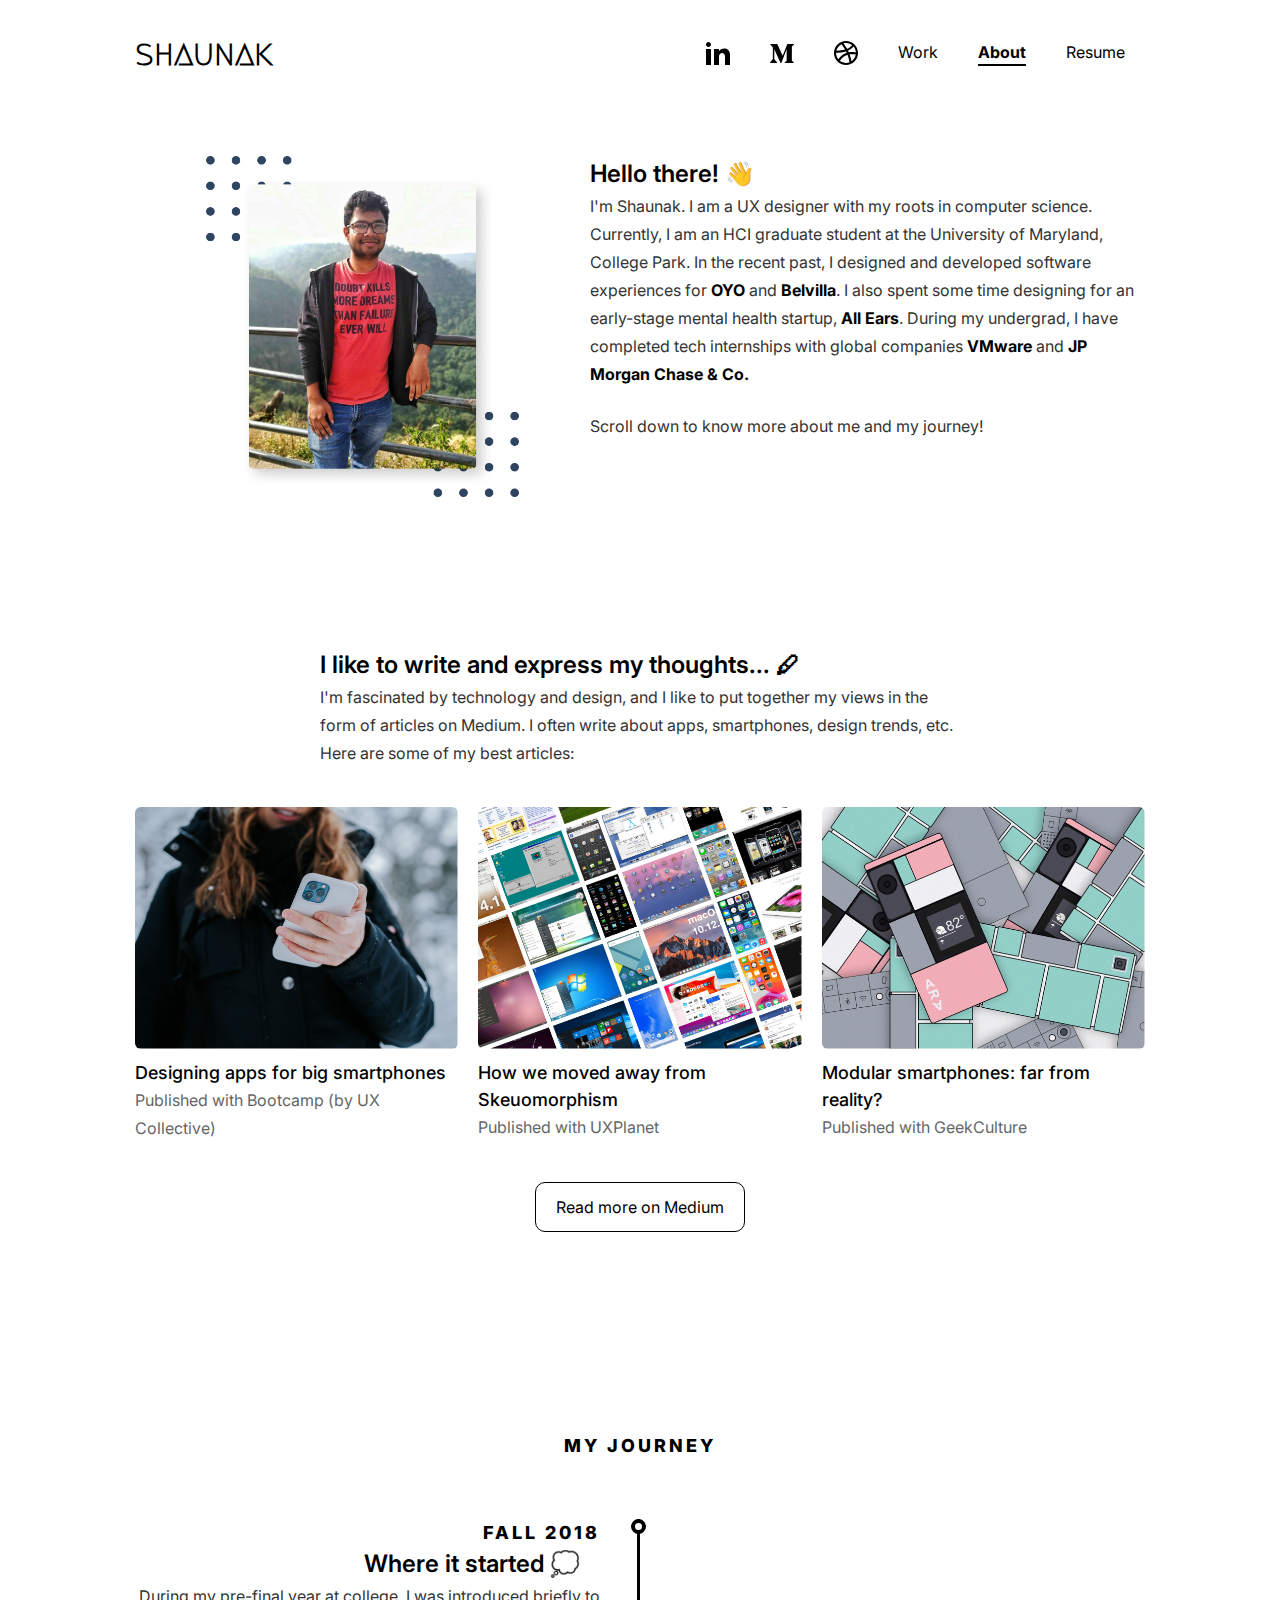
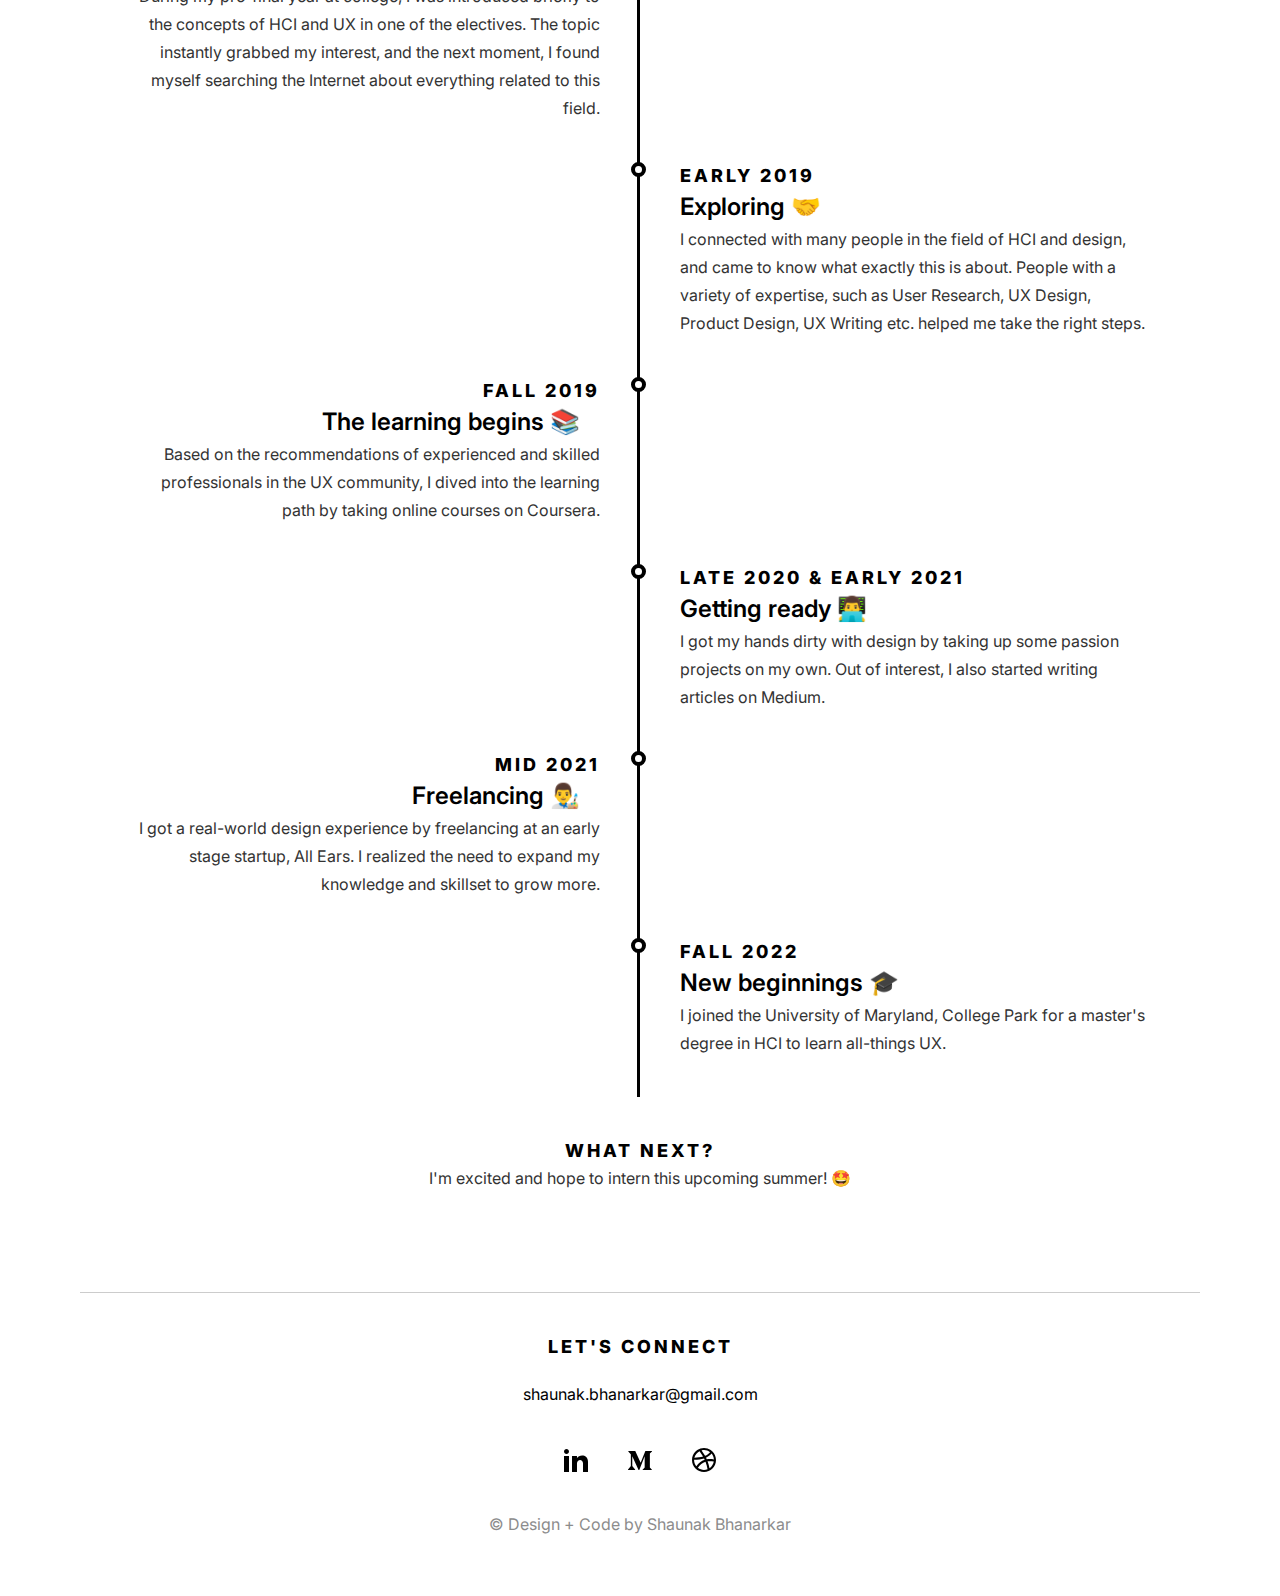
==== about.html @ 98e3d6e4 "basic content update" ====
<html lang="en">
<head>
    <meta charset="UTF-8">
    <meta content="width=device-width, initial-scale=1" name="viewport" />

    <link rel="stylesheet" href="https://maxcdn.bootstrapcdn.com/bootstrap/4.5.2/css/bootstrap.min.css">

    <!--    styling-->
    <link rel="stylesheet" href="basic.css">
    <link rel="stylesheet" href="about.css">
    <link rel="stylesheet" href="project.css">

    <!--    font-->
    <link rel="preconnect" href="https://fonts.googleapis.com">
    <link rel="preconnect" href="https://fonts.gstatic.com" crossorigin>
    <link href="https://fonts.googleapis.com/css2?family=Inter:wght@100;200;300;400;500;600;700;800;900&display=swap" rel="stylesheet">
    <link href="https://fonts.googleapis.com/css2?family=Megrim&display=swap" rel="stylesheet">

    <!-- Global site tag (gtag.js) - Google Analytics -->
    <script async src="https://www.googletagmanager.com/gtag/js?id=G-PS2H28YX2R"></script>
    <script>
        window.dataLayer = window.dataLayer || [];
        function gtag(){dataLayer.push(arguments);}
        gtag('js', new Date());

        gtag('config', 'G-PS2H28YX2R');
    </script>

    <title>Shaunak's Portfolio - About</title>
</head>



<body>


    <section class="header">
        <div class="container">
            <div class="header-container">
                <a href="/">
                    <div class="logo">shaunak</div>
                </a>
                <div class="header-config">
                    <div class="social-links-container social-links-config">
                        <a class="social-link" href="https://www.linkedin.com/in/shaunakbhanarkar/" target="_blank">
                            <img src="images/linkedin-icon.svg">
                        </a>
                        <a class="social-link" href="https://medium.com/@shaunakbhanarkar" target="_blank">
                            <img src="images/medium-icon.svg">
                        </a>
                        <a class="social-link" href="https://dribbble.com/shaunakbhanarkar" target="_blank">
                            <img src="images/dribbble-icon.svg">
                        </a>
                    </div>
                <div class="navigation">
                    <a href="/"><div class="navigation-item">Work</div></a>
                    <a href="/about"><div class="navigation-item-selected">About</div></a>
                    <a href="resume_shaunak_bhanarkar.pdf" target="_blank"><div class="navigation-item">Resume</div></a>
                </div>
                </div>
            </div>
        </div>
    </section>


    <section class="about-hero-section">
        <div class="container about-config">
            <img src="images/about-me-image-1600.png"
                 srcset="
                             images/about-me-image-640.png 640w,
                             images/about-me-image-800.png 800w,
                             images/about-me-image-1200.png 1200w,
                             images/about-me-image-1600.png 1600w,
                             images/about-me-image-2400.png 2400w"
                 sizes="100vw"
                 class="about-hero-image" >
            <div>
                <div class="content-section-heading">Hello there! &#x1F44B</div>
                <div class="content-section-text">
                    I'm Shaunak. I am a UX designer with my roots in computer science. Currently, I am an HCI graduate student at the University of Maryland, College Park.
                    In the recent past, I designed and developed software experiences for <a href="https://www.oyorooms.com/about/" target="_blank" ><b>OYO</b></a> and <a href="https://www.belvilla.com/" target="_blank"><b>Belvilla</b></a>.
                    I also spent some time designing for an early-stage mental health startup, <a href="https://allears.space/" target="_blank"><b>All Ears</b></a>.
                    During my undergrad, I have completed tech internships with global companies <a href="https://www.vmware.com/" target="_blank" ><b>VMware</b></a> and <a href="https://www.jpmorganchase.com/" target="_blank" ><b>JP Morgan Chase & Co.</b></a></div>
                <br>
                <div class="content-section-text">Scroll down to know more about me and my journey!</div>
            </div>
        </div>
    </section>


    <section class="content-section ">
        <div class="readable-container">
            <div class="content-section-heading">I like to write and express my thoughts... &#x1F58A</div>
            <div class="content-section-text">I'm fascinated by technology and design, and I like to put together my views in the form of articles on Medium. I often write about apps, smartphones, design trends, etc. Here are some of my best articles:</div>
        </div>
        <div class="container">
            <div class="articles-container">
                    <div class="article-display article-left">
                        <a href="https://bootcamp.uxdesign.cc/designing-apps-for-big-smartphones-2bc101243954" target="_blank">
                        <img src="images/designing-apps-for-big-smartphones-640.jpg" class="food-image">
                        <div class="article-title">Designing apps for big smartphones</div>
                        <div class="content-section-text" style="color: var(--grey-40)">Published with Bootcamp (by UX Collective)</div>
                        </a>
                    </div>
                    <div class="article-display">
                        <a href="https://uxplanet.org/how-we-moved-away-from-skeuomorphism-34ff223f5318" target="_blank">
                        <img src="images/how-we-moved-away-from-skeumorphism-640.jpg" class="food-image">
                        <div class="article-title">How we moved away from Skeuomorphism</div>
                        <div class="content-section-text" style="color: var(--grey-40)">Published with UXPlanet</div>
                        </a>
                    </div>
                    <div class="article-display article-right">
                        <a href="https://medium.com/geekculture/modular-smartphones-far-from-reality-2f8b5dd4263f" target="_blank">
                        <img src="images/modular-smartphones-640.jpg" class="food-image">
                        <div class="article-title">Modular smartphones: far from reality?</div>
                        <div class="content-section-text" style="color: var(--grey-40)">Published with GeekCulture</div>
                        </a>
                    </div>
            </div>
            <div class="read-more-container">
                <a href="https://medium.com/@shaunakbhanarkar" target="_blank" class="read-more-button">Read more on Medium</a>
            </div>

        </div>
    </section>

    <section class="content-section">
        <div class="container">
            <div class="content-section-small-heading my-journey-heading">My journey</div>
            <div class="timeline">
                <div class="timeline-container timeline-container-left">
                    <div class="content-section-small-heading">Fall 2018</div>
                    <div class="content-section-heading">Where it started &#x1F4AD</div>
                    <div class="content-section-text">During my pre-final year at college, I was introduced briefly to the concepts of HCI and UX in one of the electives. The topic instantly grabbed my interest, and the next moment, I found myself searching the Internet about everything related to this field.</div>
                </div>
                <div class="timeline-container timeline-container-right">
                    <div class="content-section-small-heading">Early 2019</div>
                    <div class="content-section-heading">Exploring &#x1F91D</div>
                    <div class="content-section-text">I connected with many people in the field of HCI and design, and came to know what exactly this is about. People with a variety of expertise, such as User Research, UX Design, Product Design, UX Writing etc. helped me take the right steps.</div>
                </div>
                <div class="timeline-container timeline-container-left">
                    <div class="content-section-small-heading">Fall 2019</div>
                    <div class="content-section-heading">The learning begins &#x1F4DA</div>
                    <div class="content-section-text">Based on the recommendations of experienced and skilled professionals in the UX community, I dived into the learning path by taking online courses on Coursera.</div>
                </div>
                <div class="timeline-container timeline-container-right">
                    <div class="content-section-small-heading">Late 2020 & Early 2021</div>
                    <div class="content-section-heading">Getting ready &#x1F468;&#x200D;&#x1F4BB;</div>
                    <div class="content-section-text">I got my hands dirty with design by taking up some passion projects on my own. Out of interest, I also started writing articles on Medium.</div>
                </div>
                <div class="timeline-container timeline-container-left">
                    <div class="content-section-small-heading">Mid 2021</div>
                    <div class="content-section-heading">Freelancing &#x1F468;&#x200D;&#x1F3A8;</div>
                    <div class="content-section-text">I got a real-world design experience by freelancing at an early stage startup, All Ears. I realized the need to expand my knowledge and skillset to grow more.</div>
                </div>
                <div class="timeline-container timeline-container-right">
                    <div class="content-section-small-heading">Fall 2022</div>
                    <div class="content-section-heading">New beginnings &#x1F393</div>
                    <div class="content-section-text">I joined the University of Maryland, College Park for a master's degree in HCI to learn all-things UX.</div>
                </div>
            </div>
            <div class="what-next-container">
                <div class="what-next">
                    <div class="content-section-small-heading">What next?</div>
                    <div class="content-section-text">I'm excited and hope to intern this upcoming summer! &#x1F929</div>
                </div>
            </div>
        </div>
    </section>




    <section class="footer">
        <div class="container">
            <div class="footer-heading">Let's Connect</div>
            <div class="footer-mail">shaunak.bhanarkar@gmail.com</div>
            <div class="social-links-container">
                <a class="social-link" href="https://www.linkedin.com/in/shaunakbhanarkar/" target="_blank">
                    <img src="images/linkedin-icon.svg">
                </a>
                <a class="social-link" href="https://medium.com/@shaunakbhanarkar" target="_blank">
                    <img src="images/medium-icon.svg">
                </a>
                <a class="social-link" href="https://dribbble.com/shaunakbhanarkar" target="_blank">
                    <img src="images/dribbble-icon.svg">
                </a>
            </div>
            <div class="copyright-statement">© Design + Code by Shaunak Bhanarkar</div>
        </div>
    </section>

</body>

</html>
---- basic.css ----
:root{
    --blue: #2196f3;
    /* do not use */
    --dark: #203446;
    /* tints of black */
    --grey-5: #0d0d0d;
    --grey-10: #191919;
    --grey-15: #262626;
    --grey-20: #333333;
    --grey-25: #404040;
    --grey-30: #4d4d4d;
    --grey-35: #595959;
    --grey-40: #666666;
    --grey-45: #737373;
    --grey-50: #808080;
    --grey-55: #8c8c8c;
    --grey-60: #999999;
    --grey-65: #a6a6a6;
    --grey-70: #b3b3b3;
    --grey-75: #bfbfbf;
    --grey-80: #cccccc;
    --grey-85: #d9d9d9;
    --grey-90: #e6e6e6;
    --grey-95: #f2f2f2;
    /* do not use */
    --white: #ffffff;
    --light-98: #fbfbfb;
    --light-97: #f8f9f9;
    --light: #fafbfb;
    --light2: #f5f6f7;
}

* {
    color: black;
    font-family: 'Inter', 'sans-serif';
    /*scroll-behavior: smooth;*/
}

a {
    color:  black;
    text-decoration: none;
}

a:hover {
    color: black;
    text-decoration: none;
}

.flex-display {
    display: flex;
    align-items: center;
}


.social-link-new {
    margin: 20px 40px 20px 0;
}

.social-links-container {
    display: flex;
    justify-content: center;
    align-items: center;
}


.center-text {
    text-align: center;
}

.social-link {
    margin: 20px;
}

.hidden {
    display: none;
}

.pointer {
    cursor: pointer;
}

.tab-active {
    font-weight: 700;
    border-bottom: 2px solid black;
}

.justify-center {
    justify-content: center;
}

.primary-cta {
    background: black;
    width: max-content;
    color: white;
    padding: 15px 20px;
    border-radius: 10px;
    transition: all 200ms cubic-bezier(.02, .01, .47, 1);
}

.primary-cta:hover {
    transition: all 200ms cubic-bezier(.02, .01, .47, 1);
    background: var(--grey-20);
}

.footer {
    border-top: 1px solid rgba(0,0,0,0.2);
}

.project-tag-gap {
    gap: 10px;
}

/*mobile breakpoint*/
@media (max-width: 499px ) {

    .header-config {
        display: block;
    }

    .social-links-config {
        display: none;
    }

    .tab {
        font-size: 16px;
        margin: 20px;
    }

    .container {
        width: 100%;
        margin: auto;
    }

    .readable-container {
        width: auto;
        margin: 0 15px;
    }

    .header {
        
        padding: 20px 0;
    }

    .header-container {
        display: block;
    }

    .logo {
        text-align: center;
        font-weight: 700;
        font-size: 28px;
        
        font-family: 'Megrim', cursive;
    }

    .navigation {
        display: flex;
        justify-content: center;
    }

    .navigation-item {
        margin: 20px;
        font-size: 16px;
        /* color: var(--grey-40); */
        cursor: pointer;
    }

    .navigation-item:hover {
        color: black;
        transition: all 200ms cubic-bezier(.02, .01, .47, 1);
    }

    .navigation-item-selected {
        margin: 20px;
        font-size: 16px;
        font-weight: 700;
        border-bottom: 2px solid black;
        cursor: pointer;
    }


    .footer {
        padding: 20px 0;
        margin: 0 20px;
        
    }

    .footer-heading {
        text-align: center;
        font-weight: 800;
        font-size: 16px;
        letter-spacing: 3px;
        text-transform: uppercase;
    }

    .footer-mail {
        text-align: center;
        margin: 20px 0;
        font-size: 14px;
        line-height: 24px;
        
    }

    .copyright-statement {
        text-align: center;
        font-size: 14px;
        color: var(--grey-55);
        padding: 20px;
    }
}

/*tablet breakpoint*/
@media (min-width: 500px ) and (max-width: 799px){


    .header-config {
        display: block;
    }

    .social-links-config {
        display: none;
    }

    .tab {
        font-size: 18px;
        margin: 20px;
    }

    .container {
        width: 100%;
        max-width: 720px;
        margin: auto;
    }

    .readable-container {
        width: 100%;
        max-width: 560px;
        margin: auto;
    }

    .header {
        
        padding: 20px 0;
    }


    .header-container {
        display: block;
    }


    .logo {
        text-align: center;
        font-weight: 700;
        font-size: 30px;
        
        font-family: 'Megrim', cursive;
    }

    .navigation {
        display: flex;
        justify-content: center;
    }

    .navigation-item {
        margin: 20px;
        font-size: 16px;
        /* color: var(--grey-40); */
        cursor: pointer;
    }

    .navigation-item:hover {
        color: black;
        transition: all 200ms cubic-bezier(.02, .01, .47, 1);
    }

    .navigation-item-selected {
        margin: 20px;
        font-size: 16px;
        font-weight: 700;
        border-bottom: 2px solid black;
        cursor: pointer;
    }



    .footer {
        padding: 20px 0;
        margin: 0 40px;
        
    }

    .footer-heading {
        text-align: center;
        font-weight: 800;
        font-size: 17px;
        letter-spacing: 3px;
        text-transform: uppercase;
    }

    .footer-mail {
        text-align: center;
        margin: 20px 0;
        font-size: 15px;
        line-height: 25px;
        
    }


    .copyright-statement {
        text-align: center;
        font-size: 15px;
        color: var(--grey-55);
        padding: 20px;
    }

}

/*large tablet breakpoint*/
@media (min-width: 800px ) and (max-width: 1099px){

    .header-config {
        display: flex;
        align-items: center;
    }

    .tab {
        font-size: 20px;
        margin: 20px;
    }


    .container {
        width: 100%;
        max-width: 850px;
        margin: auto;
    }

    .readable-container {
        width: 100%;
        max-width: 640px;
        margin: auto;
    }

    .header {
        
        padding: 20px 0;
    }

    .header-container {
        display: flex;
        justify-content: space-between;
        align-items: center;
    }

    .logo {
        font-weight: 700;
        font-size: 32px;
        
        font-family: 'Megrim', cursive;
    }

    .navigation {
        display: flex;
    }

    .navigation-item {
        margin: 20px;
        font-size: 16px;
        /* color: var(--grey-40); */
        cursor: pointer;
    }

    .navigation-item:hover {
        color: black;
        transition: all 200ms cubic-bezier(.02, .01, .47, 1);
    }

    .navigation-item-selected {
        margin: 20px;
        font-size: 16px;
        font-weight: 700;
        border-bottom: 2px solid black;
        cursor: pointer;
    }



    .footer {
        padding: 20px 0;
        margin: 0 80px;
        
    }


    .footer-heading {
        text-align: center;
        font-weight: 800;
        font-size: 18px;
        letter-spacing: 3px;
        text-transform: uppercase;
    }

    .footer-mail {
        text-align: center;
        margin: 20px 0;
        font-size: 16px;
        line-height: 28px;
        
    }


    .copyright-statement {
        text-align: center;
        font-size: 16px;
        color: var(--grey-55);
        padding: 20px;
    }

}

/*desktop breakpoint*/
@media (min-width: 1100px ) and (max-width: 1499px) {


    .header-config {
        display: flex;
        align-items: center;
    }

    .tab {
        font-size: 20px;
        margin: 20px;
    }

    .container {
        width: 100%;
        max-width: 1040px;
        margin: auto;
    }

    .readable-container {
        width: 100%;
        max-width: 640px;
        margin: auto;
    }

    .header {
        
        padding: 20px 0;
    }

    .header-container {
        display: flex;
        justify-content: space-between;
        align-items: center;
    }

    .logo {
        font-weight: 700;
        font-size: 36px;
        
        font-family: 'Megrim', cursive;
    }

    .navigation {
        display: flex;
    }

    .navigation-item {
        margin: 20px;
        font-size: 16px;
        /* color: var(--grey-40); */
        cursor: pointer;
    }

    .navigation-item:hover {
        color: black;
        transition: all 200ms cubic-bezier(.02, .01, .47, 1);
    }

    .navigation-item-selected {
        margin: 20px;
        font-size: 16px;
        font-weight: 700;
        border-bottom: 2px solid black;
        cursor: pointer;
    }



    .footer {
        padding: 40px 0;
        margin: 0 80px;
        
    }


    .footer-heading {
        text-align: center;
        font-weight: 800;
        font-size: 18px;
        letter-spacing: 3px;
        text-transform: uppercase;
    }

    .footer-mail {
        text-align: center;
        margin: 20px 0;
        font-size: 16px;
        line-height: 28px;
        
    }


    .copyright-statement {
        text-align: center;
        font-size: 16px;
        color: var(--grey-55);
        padding: 20px;
    }


}


/*large desktop breakpoint*/
@media (min-width: 1500px ) {

    .header-config {
        display: flex;
        align-items: center;
    }

    .tab {
        font-size: 24px;
        margin: 40px;
    }

    .container {
        width: 100%;
        max-width: 1200px;
        margin: auto;
    }

    .readable-container {
        width: 100%;
        max-width: 720px;
        margin: auto;
    }

    .header {
        
        padding: 40px 0;
    }

    .header-container {
        display: flex;
        justify-content: space-between;
        align-items: center;
    }

    .logo {
        font-weight: 700;
        font-size: 40px;
        
        font-family: 'Megrim', cursive;
    }

    .navigation {
        display: flex;
    }

    .navigation-item {
        margin: 20px;
        font-size: 18px;
        /* color: var(--grey-40); */
        cursor: pointer;
    }

    .navigation-item:hover {
        color: black;
        transition: all 200ms cubic-bezier(.02, .01, .47, 1);
    }

    .navigation-item-selected {
        margin: 20px;
        font-size: 18px;
        font-weight: 700;
        
        border-bottom: 2px solid black;
        cursor: pointer;
    }


    .footer {
        padding: 40px 0;
        margin: 0 80px;
        
    }

    .footer-heading {
        text-align: center;
        font-weight: 800;
        font-size: 20px;
        letter-spacing: 5px;
        text-transform: uppercase;
    }

    .footer-mail {
        text-align: center;
        margin: 20px 0;
        font-size: 18px;
        line-height: 30px;
        
    }


    .copyright-statement {
        text-align: center;
        font-size: 18px;
        color: var(--grey-55);
        padding: 20px;
    }


}
---- about.css ----
.read-more-container {
    display: flex;
    justify-content: center;
}

/*timeline css start*/


.timeline {
    position: relative;
    margin: 0 auto;
}

.timeline::after {
    content: '';
    position: absolute;
    width: 3px;
    background-color: black;
    top: 0;
    bottom: 0;
    left: 50%;
    margin-left: -3px;
}

.timeline-container {
    padding-bottom: 40px;
    position: relative;
    width: 50%;
}

.timeline-container::after {
    content: '';
    position: absolute;
    width: 15px;
    height: 15px;
    right: -6px;
    background-color: white;
    border: 4px solid black;
    top: 0;
    border-radius: 50%;
    z-index: 1;
}

.timeline-container-left {
    left: 0;
    padding-right: 40px;
    text-align: right;
}

.timeline-container-right {
    left: 50%;
    padding-left: 40px;
}

.timeline-container-right::after {
    left: -9px;
}

.my-journey-heading {
    text-align: center;
    margin-bottom: 60px;
}

.what-next-container {
    display: flex;
    margin-top: 40px;
    justify-content: center;
}

.what-next {
    width: 60%;
    text-align: center;
}

@media (max-width: 600px) {
    .timeline::after {
        left: 31px;
    }

    .timeline-container {
        width: 100%;
        padding-left: 70px;
        padding-right: 25px;
    }

    .timeline-container-left {
        left: 0;
        padding-right: 40px;
        text-align: left;
    }

    .timeline-container-left::after, .timeline-container-right::after {
        left: 22px;
    }

    .timeline-container-right {
        left: 0;
    }

    .my-journey-heading {
        text-align: center;
        margin-bottom: 40px;
    }

    .what-next-container {
        display: block;
        margin-top: 20px;
        margin-left: 15px;
        margin-right: 15px;
    }

    .what-next {
        width: 100%;
        text-align: left;
    }


}

/*timeline css end*/





/*mobile breakpoint*/
@media (max-width: 499px ) {

    .about-config {
        display: block;
    }

    .about-hero-section {
        
        padding: 20px 0;
        
    }

    .about-hero-image {
        width: 100%;
    }

    .driving-container {
        display: block;
    }

    .driving-photo-container {
        width: 100%;
    }

    .driving-text-container {
        width: 100%;
        padding-bottom: 20px;
    }

    .driving-photo {
        width: 100%;
        border-radius: 4px;
        /*box-shadow: 0 0 20px 0 rgba(0,0,0,0.2);*/
    }

    .food-container {
        display: block;
        padding: 20px 0;
    }

    .food-image-container {
        width: 100%;
        padding: 5px;
    }

    .food-image {
        width: 100%;
        border-radius: 4px;
        /*box-shadow: 0 0 20px 0 rgba(0,0,0,0.2);*/
    }

    .food-image-left {
        margin-bottom: 10px;
    }

    .food-image-right {
        margin-top: 10px;
    }

    .articles-container {
        display: block;
        padding: 20px 0;
    }

    .article-display {
        width: 100%;
        padding: 5px;
        transition: all 200ms cubic-bezier(.02, .01, .47, 1);
    }

    .article-display:hover {
        transform: scale(1.05);
        transition-delay: 0s !important;
    }

    .article-left {
        margin-bottom: 25px;
    }

    .article-right {
        margin-top: 25px;
    }

    .article-title {
        font-size: 16px;
        font-weight: 500;
        margin-top: 8px;
    }

    .read-more-button {
        text-align: center;
        font-size: 14px;
        padding: 12px 20px;
        border: 1px solid black;
        border-radius: 10px;
        width: max-content;
        transition: all 200ms cubic-bezier(.02, .01, .47, 1);
    }

    .read-more-button:hover {
        background: black;
        color: white;
    }



}

/*tablet breakpoint*/
@media (min-width: 500px ) and (max-width: 799px){

    .about-config {
        display: flex;
        align-items: flex-start;
    }

    .about-hero-section {
        padding: 40px 0;
        
    }

    .about-hero-image {
        min-width: 45%;
        width: 45%;
    }

    .driving-container {
        display: flex;
        align-items: center;
    }

    .driving-photo-container {
        width: 35%;
    }

    .driving-text-container {
        width: 65%;
        padding-right: 40px;
    }

    .driving-photo {
        width: 100%;
        border-radius: 6px;
        /*box-shadow: 0 0 20px 0 rgba(0,0,0,0.2);*/
    }

    .food-container {
        display: flex;
        align-items: center;
        padding: 40px 0;
    }

    .food-image-container {
        width: auto;
    }

    .food-image {
        width: 100%;
        border-radius: 6px;
        /*box-shadow: 0 0 20px 0 rgba(0,0,0,0.2);*/
    }

    .food-image-left, .article-left {
        margin-right: 20px;
    }

    .food-image-right, .article-right {
        margin-left: 20px;
    }

    .articles-container {
        display: flex;
        padding: 40px 0;
    }

    .article-display {
        width: auto;
        transition: all 200ms cubic-bezier(.02, .01, .47, 1);
    }

    .article-display:hover {
        transform: scale(1.05);
        transition-delay: 0s !important;
    }


    .article-title {
        font-size: 16px;
        font-weight: 500;
        margin-top: 8px;
    }

    .read-more-button {
        text-align: center;
        font-size: 15px;
        padding: 12px 20px;
        border: 1px solid black;
        border-radius: 10px;
        width: max-content;
        transition: all 200ms cubic-bezier(.02, .01, .47, 1);
    }

    .read-more-button:hover {
        background: black;
        color: white;
    }


}

/*large tablet breakpoint*/
@media (min-width: 800px ) and (max-width: 1099px){

    .about-config {
        display: flex;
        align-items: flex-start;
    }

    .about-hero-section {
    
        padding: 40px 0;
        
    }

    .about-hero-image {
        min-width: 45%;
        width: 45%;
    }


    .driving-container {
        display: flex;
        align-items: center;
    }

    .driving-photo-container {
        width: 35%;
    }

    .driving-text-container {
        width: 65%;
        padding-right: 40px;
    }

    .driving-photo {
        width: 100%;
        border-radius: 6px;
        /*box-shadow: 0 0 20px 0 rgba(0,0,0,0.2);*/
    }

    .food-container {
        display: flex;
        align-items: center;
        padding: 40px 0;
    }

    .food-image-container {
        width: auto;
    }

    .food-image {
        width: 100%;
        border-radius: 6px;
        /*box-shadow: 0 0 20px 0 rgba(0,0,0,0.2);*/
    }

    .food-image-left, .article-left {
        margin-right: 20px;
    }

    .food-image-right, .article-right {
        margin-left: 20px;
    }

    .articles-container {
        display: flex;
        padding: 40px 0;
    }

    .article-display {
        width: auto;
        transition: all 200ms cubic-bezier(.02, .01, .47, 1);
    }

    .article-display:hover {
        transform: scale(1.05);
        transition-delay: 0s !important;
    }

    .article-title {
        font-size: 18px;
        font-weight: 500;
        margin-top: 10px;
    }

    .read-more-button {
        text-align: center;
        font-size: 16px;
        padding: 12px 20px;
        border: 1px solid black;
        border-radius: 10px;
        width: max-content;
        transition: all 200ms cubic-bezier(.02, .01, .47, 1);
    }

    .read-more-button:hover {
        background: black;
        color: white;
    }


}

/*desktop breakpoint*/
@media (min-width: 1100px ) and (max-width: 1499px) {

    .about-config {
        display: flex;
        align-items: flex-start;
    }

    .about-hero-section {
        padding: 50px 0;
        
    }

    .about-hero-image {
        min-width: 45%;
        width: 45%;
    }



    .driving-container {
        display: flex;
        align-items: center;
    }

    .driving-photo-container {
        width: 35%;
    }

    .driving-text-container {
        width: 65%;
        padding-right: 40px;
    }

    .driving-photo {
        width: 100%;
        border-radius: 6px;
        /*box-shadow: 0 0 20px 0 rgba(0,0,0,0.2);*/
    }

    .food-container {
        display: flex;
        align-items: center;
        padding: 40px 0;
    }

    .food-image-container {
        width: auto;
    }

    .food-image {
        width: 100%;
        border-radius: 6px;
        /*box-shadow: 0 0 20px 0 rgba(0,0,0,0.2);*/
    }

    .food-image-left, .article-left {
        margin-right: 20px;
    }

    .food-image-right, .article-right {
        margin-left: 20px;
    }


    .articles-container {
        display: flex;
        padding: 40px 0;
    }

    .article-display {
        width: auto;
        transition: all 200ms cubic-bezier(.02, .01, .47, 1);
    }

    .article-display:hover {
        transform: scale(1.05);
        transition-delay: 0s !important;
    }

    .article-title {
        font-size: 18px;
        font-weight: 500;
        margin-top: 10px;
    }



    .read-more-button {
        text-align: center;
        font-size: 16px;
        padding: 12px 20px;
        border: 1px solid black;
        border-radius: 10px;
        width: max-content;
        transition: all 200ms cubic-bezier(.02, .01, .47, 1);
    }

    .read-more-button:hover {
        background: black;
        color: white;
    }


}


/*large desktop breakpoint*/
@media (min-width: 1500px ) {

    .about-config {
        display: flex;
        align-items: flex-start;
    }


    .about-hero-section {
        
        padding: 60px 0;
        
    }

    .about-hero-image {
        min-width: 30%;
        width: 30%;
    }


    .driving-container {
        display: flex;
        align-items: center;
    }

    .driving-photo-container {
        width: 35%;
    }

    .driving-text-container {
        width: 65%;
        padding-right: 40px;
    }

    .driving-photo {
        width: 100%;
        border-radius: 8px;
        /*box-shadow: 0 0 20px 0 rgba(0,0,0,0.2);*/
    }

    .food-container {
        display: flex;
        align-items: center;
        padding: 40px 0;
    }

    .food-image-container {
        width: auto;
    }

    .food-image {
        width: 100%;
        border-radius: 8px;
        /*box-shadow: 0 0 20px 0 rgba(0,0,0,0.2);*/
    }

    .food-image-left, .article-left {
        margin-right: 20px;
    }

    .food-image-right, .article-right {
        margin-left: 20px;
    }

    .articles-container {
        display: flex;
        padding: 40px 0;
    }

    .article-display {
        width: auto;
        transition: all 200ms cubic-bezier(.02, .01, .47, 1);
    }

    .article-display:hover {
        transform: scale(1.05);
        transition-delay: 0s !important;
    }

    .article-title {
        font-size: 20px;
        font-weight: 500;
        margin-top: 12px;
    }

    .read-more-button {
        text-align: center;
        font-size: 18px;
        padding: 15px 22px;
        border: 1px solid black;
        border-radius: 10px;
        width: max-content;
        transition: all 200ms cubic-bezier(.02, .01, .47, 1);
    }

    .read-more-button:hover {
        background: black;
        color: white;
    }



}
---- project.css ----
:root{
    --blue: #2196f3;
    --dark: #203446;
    --light: #fafbfb;
    --light2: #f5f6f7;
}


.white {
    color: white !important;
}

.background-light-97 {
    background: var(--light-97) !important;
}

.background-light-98 {
    background: var(--light-98) !important;
}

.hero-image {
    width: 100%;
}

.more-projects-item:hover {
    transform: scale(1.05);
    transition: all 200ms cubic-bezier(.02, .01, .47, 1);
    transition-delay: 0s !important;
}


.more-projects-heading {
    text-align: center;
    margin-bottom: 40px;
}

/*quick links*/

.quick-links-container {
    position: sticky;
    top: 10px;
    background: white;
    padding: 10px 20px;
    border-radius: 6px;
    box-shadow: 0 0 10px 0 rgba(0,0,0,0.1);
    margin-right: 40px;
}

.quick-link {
    margin: 10px 0;
    color: var(--grey-40);
    cursor: pointer;
    transition: all 200ms cubic-bezier(.02, .01, .47, 1);
    font-size: 14px;
}

.quick-link:hover {
    color: var(--dark);
}







/*mobile breakpoint*/
@media (max-width: 499px ) {

    .sidebar {
        display: none;
    }

    .main-content {
        width: 100%;
    }

    .overview-container {
        display: block;
    }

    .overview-item {
        width: 100%;
        margin: 25px 0;
    }

    .overview-item-top {
        margin-top: 0 !important;
    }

    .overview-item-bottom {
        margin-bottom: 0 !important;
    }

    .hero-section {
        padding: 40px 0;
        border-radius: 10px;
    }


    .header-image-section {
        padding: 20px 0;
        
    }

    .header-image {
        width: 100%;
        border-radius: 4px;
    }

    .title-section {
        padding: 10px 0;
        
    }

    .title {
        font-weight: 700;
        font-size: 30px;
        text-align: center;
    }

    .description {
        font-weight: 500;
        font-size: 20px;
        text-align: center;
    }


    .content-section {
        padding: 40px 0;
        
    }

    .content-section-small-heading {
        font-weight: 800;
        font-size: 16px;
        letter-spacing: 3px;
        text-transform: uppercase;
    }


    .content-section-heading {
        font-weight: 600;
        font-size: 20px;
        padding: 10px 0;
    }

    .content-section-text {
        font-size: 14px;
        line-height: 24px;
        color: var(--grey-20);
    }


    .feature-container {
        display: block;
        padding: 50px 0;
    }

    .feature-image-container {
        border-radius: 10px;
        padding: 10px;
        box-shadow: 0 0 10px 0 rgba(0,0,0,0.2);
        margin: 0 40px;
    }

    .feature-image {
        width: 100%;
    }

    .feature-text-container {
        padding: 20px;
        text-align: center;
    }

    .feature-heading {
        font-size: 20px;
        font-weight: bold;
        padding: 10px 0;
    }

    .place-right {
        order: 0;
    }

    .extras-row {
        display: block;
    }

    .extra-item-container {
        width: 100%;
        padding: 20px 0;
        transition: all 200ms cubic-bezier(.02, .01, .47, 1);
    }

    .extra-item-container:hover {
        transform: scale(1.05);
        transition: all 200ms cubic-bezier(.02, .01, .47, 1);
        transition-delay: 0s !important;
    }


    .extra-item-image {
        width: 100%;
        border-radius: 10px;
        box-shadow: 0 0 10px 0 rgba(0,0,0,0.1);
    }

    .extra-item-title {
        font-weight: 600;
        font-size: 16px;
        padding: 10px 0;
    }

    .more-projects-container {
        display: block;
    }

    .more-projects-item {
        width: 100%;
        padding: 20px;
        transition: all 200ms cubic-bezier(.02, .01, .47, 1);
    }

    .more-projects-image {
        width: 100%;
        border-radius: 10px;
    }

    .more-projects-title {
        font-weight: 500;
        font-size: 16px;
        padding-top: 10px;
    }

    .more-projects-item-left {
        padding-top: 0 !important;
    }

    .more-projects-item-right {
        padding-bottom: 0 !important;
    }

    .thanks-for-reading-text {
        
        font-size: 32px;
        text-align: center;
        padding-bottom: 30px;
    }


}

/*tablet breakpoint*/
@media (min-width: 500px ) and (max-width: 799px) {

    .sidebar {
        display: none;
    }

    .main-content {
        width: 100%;
    }

    .overview-container {
        display: flex;
        justify-content: space-between;
    }

    .overview-item {
        width: auto;
    }


    .hero-section {
        padding: 50px 0;
        border-radius: 12px;
    }

    .header-image-section {
        padding: 20px 0;
        
    }

    .header-image {
        width: 100%;
        border-radius: 6px;
    }

    .title-section {
        padding: 20px 0;
        
    }

    .title {
        font-weight: 700;
        font-size: 30px;
        text-align: center;
    }

    .description {
        font-weight: 500;
        font-size: 20px;
        text-align: center;
    }


    .content-section {
        padding: 40px 0;
        
    }


    .content-section-small-heading {
        font-weight: 800;
        font-size: 17px;
        letter-spacing: 3px;
        text-transform: uppercase;
    }

    .content-section-heading {
        font-weight: 600;
        font-size: 22px;
        padding-right: 20px;
    }

    .content-section-text {
        font-size: 15px;
        line-height: 25px;
        color: var(--grey-20);
    }

    .feature-container {
        display: flex;
        align-items: center;
        padding: 50px 0;
    }

    .feature-image-container {
        width: 30%;
        border-radius: 10px;
        padding: 10px;
        box-shadow: 0 0 10px 0 rgba(0,0,0,0.2);
    }

    .feature-image {
        width: 100%;
    }

    .feature-text-container {
        width: 70%;
        padding: 40px;
    }

    .feature-heading {
        font-size: 20px;
        font-weight: bold;
        padding: 10px 0;
    }

    .place-right {
        order: 1;
    }


    .extras-row {
        display: flex;
    }

    .extra-item-container {
        width: 50%;
        padding: 20px;
        transition: all 200ms cubic-bezier(.02, .01, .47, 1);
    }

    .extra-item-container:hover {
        transform: scale(1.05);
        transition: all 200ms cubic-bezier(.02, .01, .47, 1);
        transition-delay: 0s !important;
    }

    .extra-item-left {
        padding-left: 0 !important;
    }

    .extra-item-right {
        padding-right: 0 !important;
    }

    .extra-item-image {
        width: 100%;
        border-radius: 10px;
        box-shadow: 0 0 10px 0 rgba(0,0,0,0.1);
    }

    .extra-item-title {
        font-weight: 600;
        font-size: 18px;
        padding: 10px 0;
    }

    .more-projects-container {
        display: flex;
        justify-content: center;
    }

    .more-projects-item {
        width: auto;
        padding: 0 10px;
        transition: all 200ms cubic-bezier(.02, .01, .47, 1);
    }

    .more-projects-image {
        width: 100%;
        border-radius: 6px;
    }

    .more-projects-title {
        font-weight: 500;
        font-size: 18px;
        padding-top: 10px;
    }

    .more-projects-item-left {
        padding-left: 0 !important;
    }

    .more-projects-item-right {
        padding-right: 0 !important;
    }

    .thanks-for-reading-text {
        
        font-size: 36px;
        text-align: center;
        padding-bottom: 40px;
    }

}

/*large tablet breakpoint*/
@media (min-width: 800px ) and (max-width: 1099px) {


    .sidebar {
        display: none;
    }

    .main-content {
        width: 100%;
    }


    .overview-container {
        display: flex;
        justify-content: space-between;
    }

    .overview-item {
        width: auto;
    }

    .hero-section {
        padding: 50px 0;
        border-radius: 15px;
    }


    .header-image-section {
        padding: 20px 0;
        
    }

    .header-image {
        width: 100%;
        border-radius: 6px;
    }

    .title-section {
        padding: 20px 0;
        
    }

    .title {
        font-weight: 700;
        font-size: 48px;
        text-align: center;
    }

    .description {
        font-weight: 500;
        font-size: 28px;
        text-align: center;
    }


    .content-section {
        padding: 50px 0;
        
    }

    .content-section-small-heading {
        font-weight: 800;
        font-size: 18px;
        letter-spacing: 3px;
        text-transform: uppercase;
    }

    .content-section-heading {
        font-weight: 600;
        font-size: 24px;
        padding-right: 20px;
    }

    .content-section-text {
        font-size: 16px;
        line-height: 28px;
        color: var(--grey-20);
    }

    .feature-container {
        display: flex;
        align-items: center;
        padding: 50px 0;
    }

    .feature-image-container {
        width: 30%;
        border-radius: 10px;
        padding: 10px;
        box-shadow: 0 0 10px 0 rgba(0,0,0,0.2);
    }

    .feature-image {
        width: 100%;
    }

    .feature-text-container {
        width: 70%;
        padding: 40px;
    }

    .feature-heading {
        font-size: 24px;
        font-weight: bold;
        padding: 10px 0;
    }

    .place-right {
        order: 1;
    }

    .extras-row {
        display: flex;
    }

    .extra-item-container {
        width: 50%;
        padding: 20px;
        transition: all 200ms cubic-bezier(.02, .01, .47, 1);
    }

    .extra-item-container:hover {
        transform: scale(1.05);
        transition: all 200ms cubic-bezier(.02, .01, .47, 1);
        transition-delay: 0s !important;
    }

    .extra-item-left {
        padding-left: 0 !important;
    }

    .extra-item-right {
        padding-right: 0 !important;
    }

    .extra-item-image {
        width: 100%;
        border-radius: 10px;
        box-shadow: 0 0 10px 0 rgba(0,0,0,0.1);
    }

    .extra-item-title {
        font-weight: 600;
        font-size: 20px;
        padding: 10px 0;
    }

    .more-projects-container {
        display: flex;
        justify-content: center;
    }

    .more-projects-item {
        width: auto;
        padding: 0 10px;
        transition: all 200ms cubic-bezier(.02, .01, .47, 1);
    }

    .more-projects-image {
        width: 100%;
        border-radius: 6px;
    }

    .more-projects-title {
        font-weight: 500;
        font-size: 20px;
        padding-top: 10px;
    }

    .more-projects-item-left {
        padding-left: 0 !important;
    }

    .more-projects-item-right {
        padding-right: 0 !important;
    }

    .thanks-for-reading-text {
        
        font-size: 48px;
        text-align: center;
        padding-bottom: 40px;
    }


}

/*desktop breakpoint*/
@media (min-width: 1100px ) and (max-width: 1499px) {

    .sidebar {
        width: 20%;
    }

    .main-content {
        width: 80%;
    }

    .overview-container {
        display: flex;
        justify-content: space-between;
    }

    .overview-item {
        width: auto;
    }

    .hero-section {
        padding: 60px 0;
        border-radius: 15px;
    }


    .header-image-section {
        padding: 20px 0;
        
    }

    .header-image {
        width: 100%;
        border-radius: 6px;
    }

    .title-section {
        padding: 20px 0;
        
    }

    .title {
        font-weight: 700;
        font-size: 48px;
        text-align: center;
    }

    .description {
        font-weight: 500;
        font-size: 28px;
        text-align: center;
    }


    .content-section {
        padding: 100px 0;
        
    }

    .content-section-small-heading {
        font-weight: 800;
        font-size: 18px;
        letter-spacing: 3px;
        text-transform: uppercase;
    }

    .content-section-heading {
        font-weight: 600;
        font-size: 24px;
        padding-right: 20px;
    }

    .content-section-text {
        font-size: 16px;
        line-height: 28px;
        color: var(--grey-20);
    }

    .feature-container {
        display: flex;
        align-items: center;
        padding: 80px 0;
    }

    .feature-image-container {
        width: 30%;
        border-radius: 10px;
        padding: 10px;
        box-shadow: 0 0 10px 0 rgba(0,0,0,0.2);
    }

    .feature-image {
        width: 100%;
    }

    .feature-text-container {
        width: 70%;
        padding: 80px;
    }

    .feature-heading {
        font-size: 24px;
        font-weight: bold;
        padding: 10px 0;
    }

    .place-right {
        order: 1;
    }

    .extras-row {
        display: flex;
    }

    .extra-item-container {
        width: 50%;
        padding: 20px;
        transition: all 200ms cubic-bezier(.02, .01, .47, 1);
    }

    .extra-item-container:hover {
        transform: scale(1.05);
        transition: all 200ms cubic-bezier(.02, .01, .47, 1);
        transition-delay: 0s !important;
    }

    .extra-item-left {
        padding-left: 0 !important;
    }

    .extra-item-right {
        padding-right: 0 !important;
    }

    .extra-item-image {
        width: 100%;
        border-radius: 10px;
        box-shadow: 0 0 20px 0 rgba(0,0,0,0.1);
    }

    .extra-item-title {
        font-weight: 600;
        font-size: 20px;
        padding: 15px 0;
    }

    .more-projects-container {
        display: flex;
        justify-content: center;
    }

    .more-projects-item {
        width: auto;
        padding: 0 10px;
        transition: all 200ms cubic-bezier(.02, .01, .47, 1);
    }

    .more-projects-image {
        width: 100%;
        border-radius: 6px;
    }

    .more-projects-title {
        font-weight: 500;
        font-size: 20px;
        padding-top: 10px;
    }

    .more-projects-item-left {
        padding-left: 0 !important;
    }

    .more-projects-item-right {
        padding-right: 0 !important;
    }

    .thanks-for-reading-text {
        
        font-size: 48px;
        text-align: center;
        padding-bottom: 60px;
    }


}

/*large desktop breakpoint*/
@media (min-width: 1500px ) {

    .sidebar {
        width: 20%;
    }

    .main-content {
        width: 80%;
    }

    .overview-container {
        display: flex;
        justify-content: space-between;
    }

    .overview-item {
        width: auto;
    }


    .hero-section {
        padding: 60px 0;
        border-radius: 20px;
    }

    .header-image-section {
        padding: 40px 0;
        
    }

    .header-image {
        width: 100%;
        border-radius: 8px;
    }

    .title-section {
        padding: 40px 0;
        
    }

    .title {
        font-weight: 700;
        font-size: 64px;
        text-align: center;
    }

    .description {
        font-weight: 500;
        font-size: 36px;
        text-align: center;
    }


    .content-section {
        padding: 100px 0;
        
    }

    .content-section-small-heading {
        font-weight: 800;
        font-size: 20px;
        letter-spacing: 5px;
        text-transform: uppercase;
    }

    .content-section-heading {
        font-weight: 600;
        font-size: 28px;
        padding-right: 20px;
    }

    .content-section-text {
        font-size: 18px;
        line-height: 30px;
        color: var(--grey-20);
    }

    .feature-container {
        display: flex;
        align-items: center;
        padding: 80px 0;
    }

    .feature-image-container {
        width: 30%;
        border-radius: 10px;
        padding: 10px;
        box-shadow: 0 0 10px 0 rgba(0,0,0,0.2);
    }

    .feature-image {
        width: 100%;
    }

    .feature-text-container {
        width: 70%;
        padding: 80px;
    }

    .feature-heading {
        font-size: 30px;
        font-weight: bold;
        padding: 20px 0;
    }

    .place-right {
        order: 1;
    }

    .extras-row {
        display: flex;
    }

    .extra-item-container {
        width: 50%;
        padding: 20px;
        transition: all 200ms cubic-bezier(.02, .01, .47, 1);
    }

    .extra-item-container:hover {
        transform: scale(1.05);
        transition: all 200ms cubic-bezier(.02, .01, .47, 1);
        transition-delay: 0s !important;
    }

    .extra-item-left {
        padding-left: 0 !important;
    }

    .extra-item-right {
        padding-right: 0 !important;
    }


    .extra-item-image {
        width: 100%;
        border-radius: 20px;
        box-shadow: 0 0 20px 0 rgba(0,0,0,0.1);
    }

    .extra-item-title {
        font-weight: 600;
        font-size: 22px;
        padding: 20px 0;
    }

    .more-projects-container {
        display: flex;
        justify-content: center;
    }

    .more-projects-item {
        width: auto;
        padding: 0 15px;
        transition: all 200ms cubic-bezier(.02, .01, .47, 1);
    }

    .more-projects-image {
        width: 100%;
        border-radius: 8px;
    }

    .more-projects-title {
        font-weight: 500;
        font-size: 22px;
        padding-top: 10px;
    }

    .more-projects-item-left {
        padding-left: 0 !important;
    }

    .more-projects-item-right {
        padding-right: 0 !important;
    }

    .thanks-for-reading-text {
        
        font-size: 56px;
        text-align: center;
        padding-bottom: 60px;
    }

}
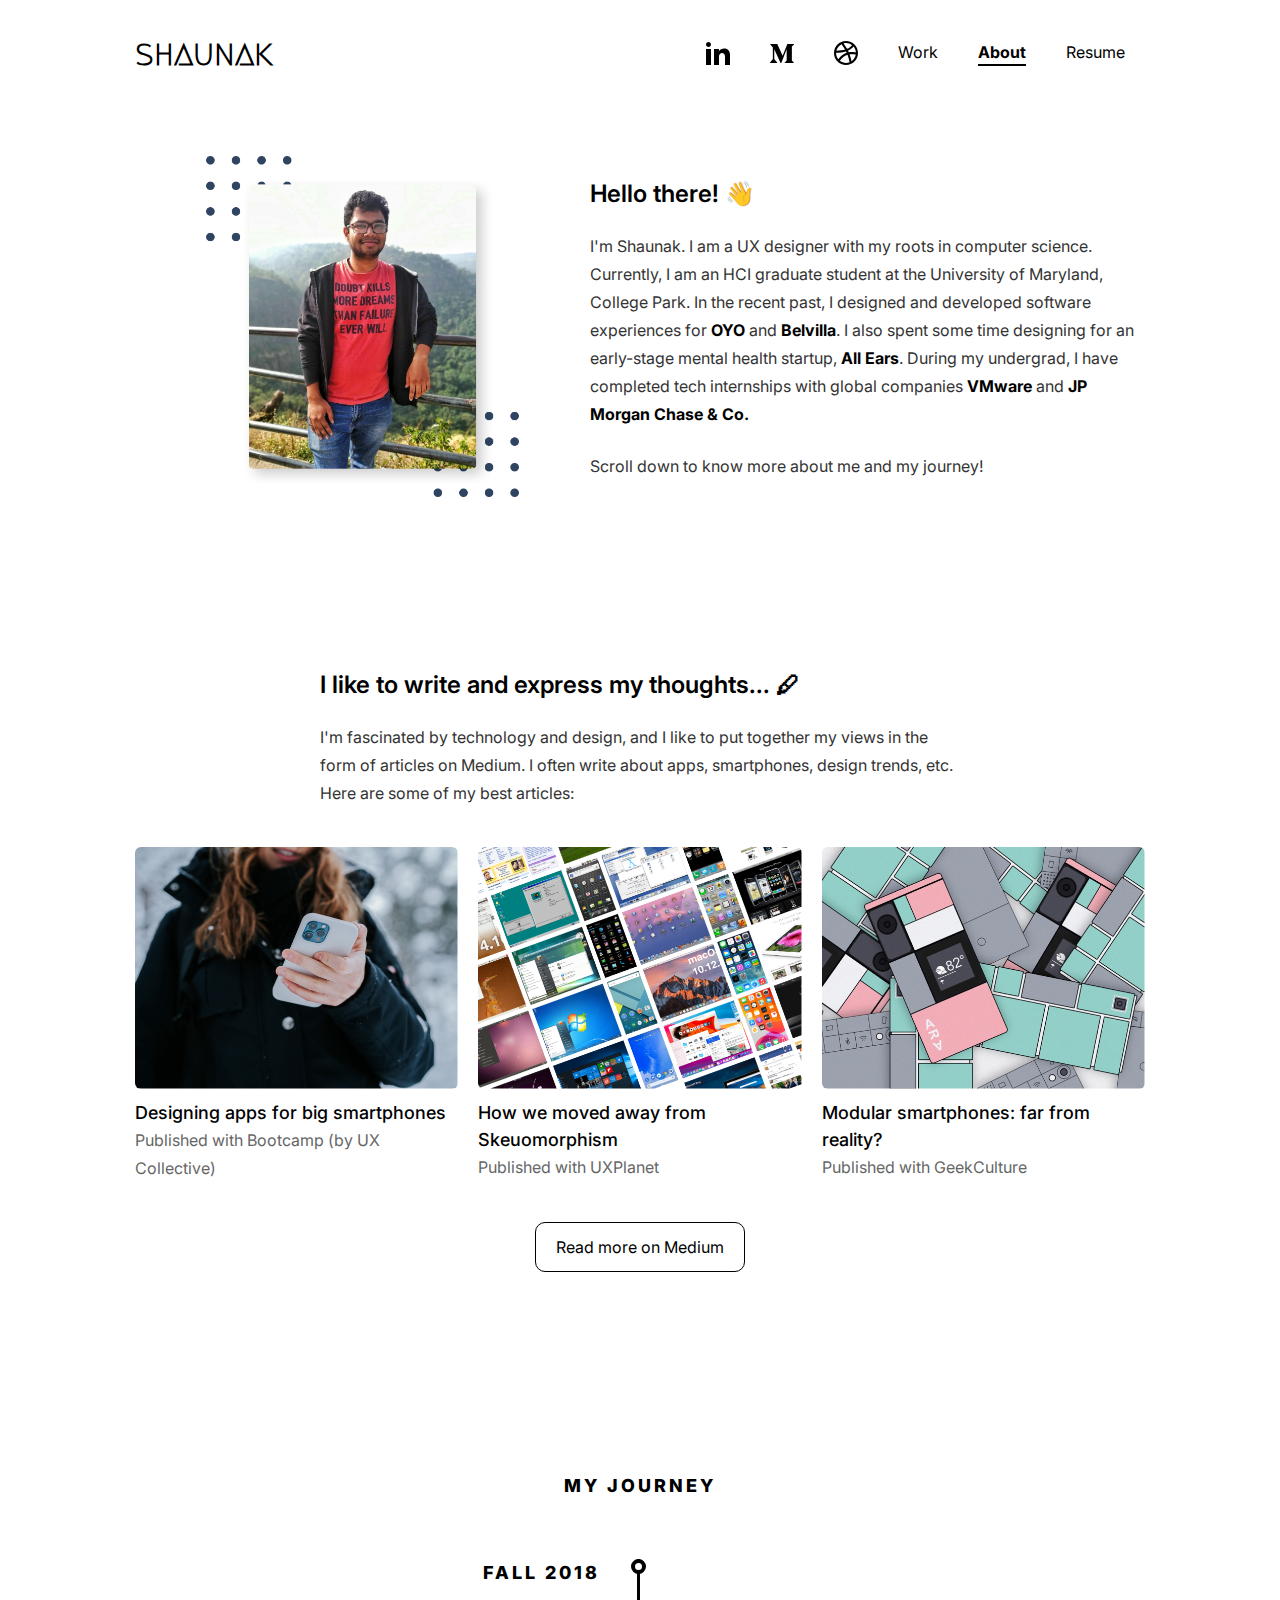
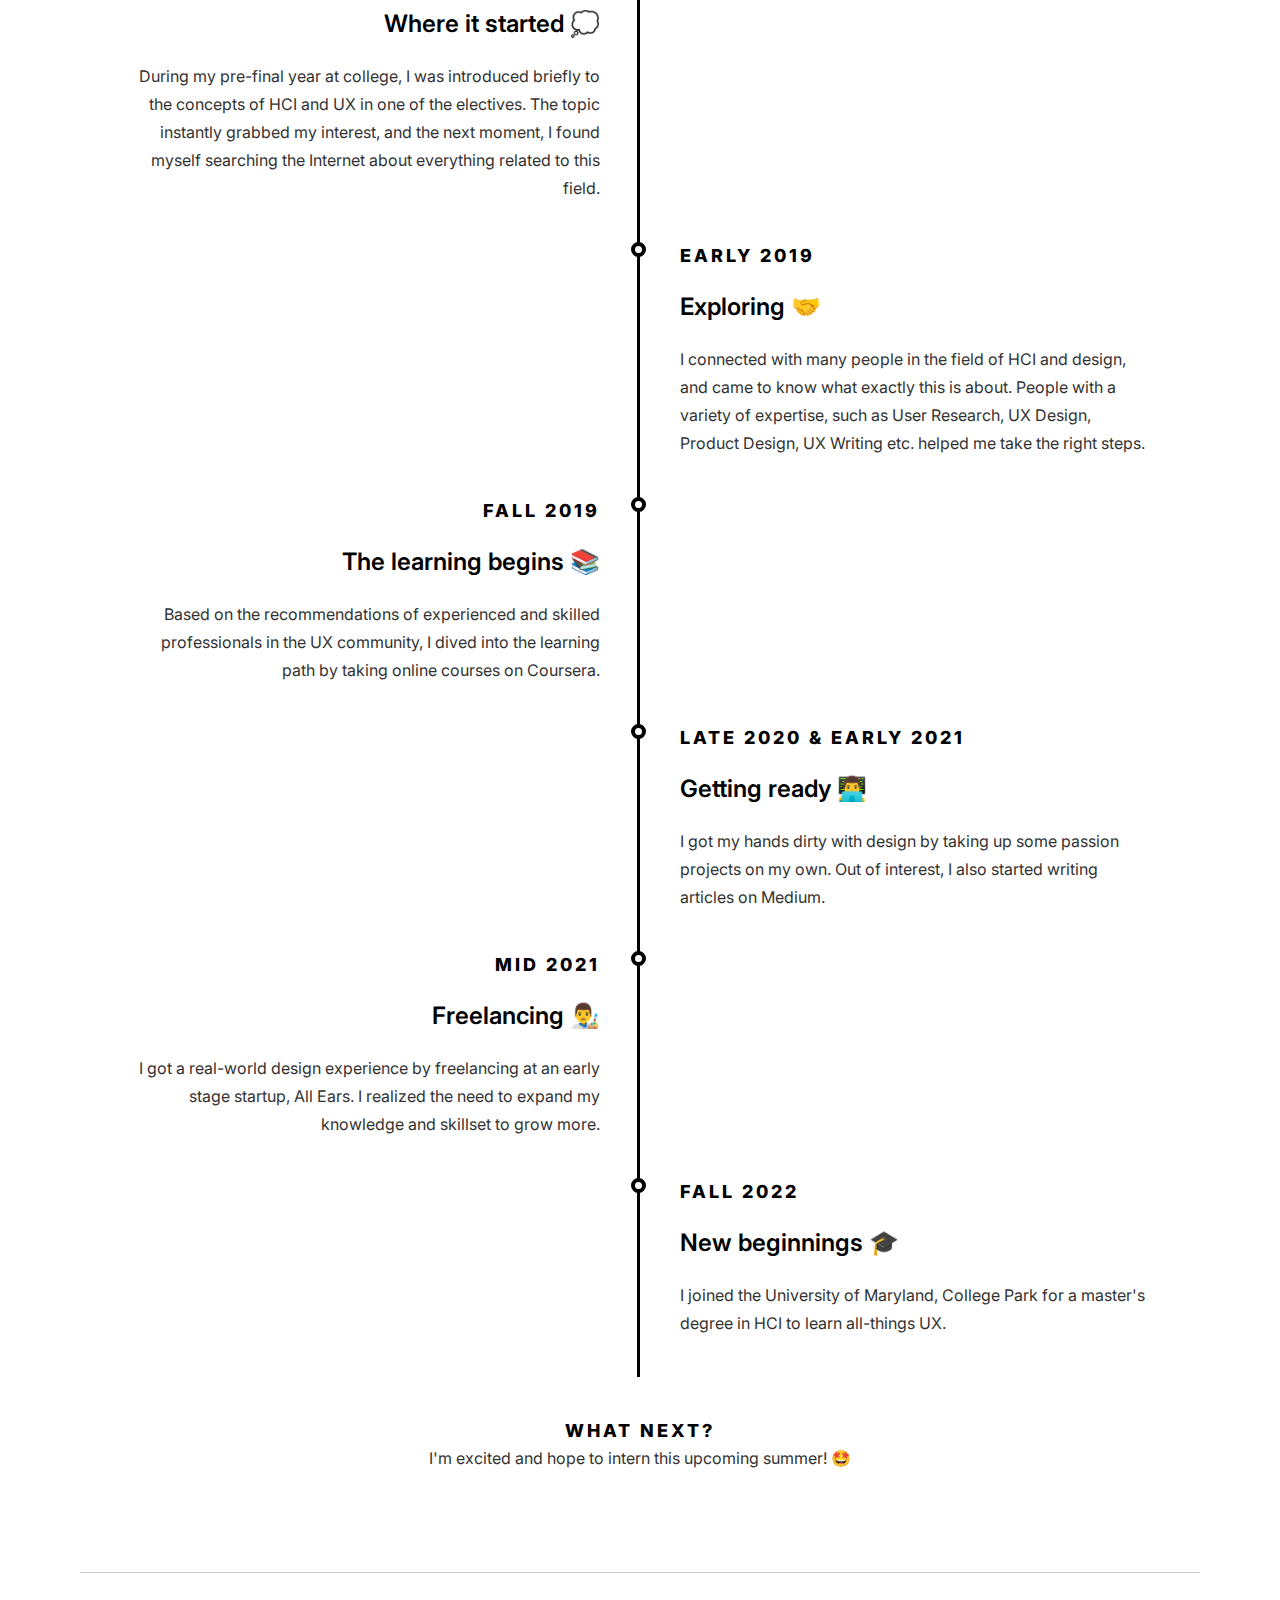
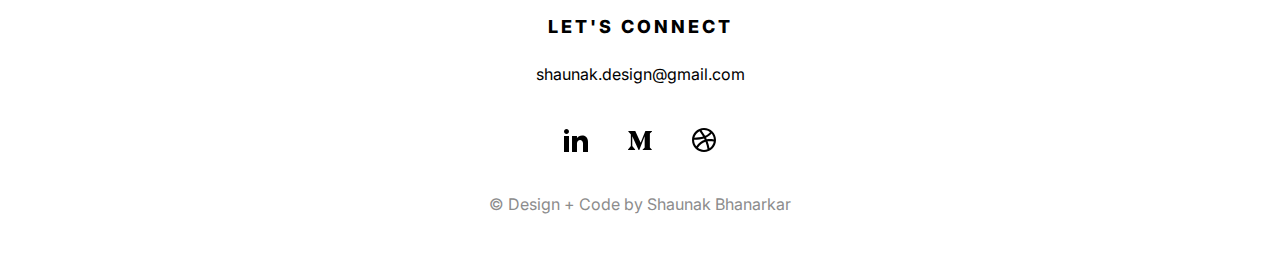
==== commit d18de711: "email address update in footer" ====
--- a/about.html
+++ b/about.html
@@ -175,7 +175,7 @@
     <section class="footer">
         <div class="container">
             <div class="footer-heading">Let's Connect</div>
-            <div class="footer-mail">shaunak.bhanarkar@gmail.com</div>
+            <div class="footer-mail">shaunak.design@gmail.com</div>
             <div class="social-links-container">
                 <a class="social-link" href="https://www.linkedin.com/in/shaunakbhanarkar/" target="_blank">
                     <img src="images/linkedin-icon.svg">
--- a/project.css
+++ b/project.css
@@ -37,13 +37,15 @@
 /*quick links*/
 
 .quick-links-container {
-    position: sticky;
-    top: 10px;
+    position: fixed;
+    left: 0;
+    top: 50%;
+    transform: translate(0, -50%);
     background: white;
     padding: 10px 20px;
-    border-radius: 6px;
+    border-top-right-radius: 6px;
+    border-bottom-right-radius: 6px;
     box-shadow: 0 0 10px 0 rgba(0,0,0,0.1);
-    margin-right: 40px;
 }
 
 .quick-link {
@@ -67,12 +69,8 @@
 /*mobile breakpoint*/
 @media (max-width: 499px ) {
 
-    .sidebar {
+    .quick-links-container {
         display: none;
-    }
-
-    .main-content {
-        width: 100%;
     }
 
     .overview-container {
@@ -94,7 +92,6 @@
 
     .hero-section {
         padding: 40px 0;
-        border-radius: 10px;
     }
 
 
@@ -248,18 +245,20 @@
         padding-bottom: 30px;
     }
 
+    .standard-display-image {
+        width: 100%;
+        border-radius: 4px;
+        margin-top: 20px;
+    }
+
 
 }
 
 /*tablet breakpoint*/
 @media (min-width: 500px ) and (max-width: 799px) {
 
-    .sidebar {
+    .quick-links-container {
         display: none;
-    }
-
-    .main-content {
-        width: 100%;
     }
 
     .overview-container {
@@ -274,7 +273,6 @@
 
     .hero-section {
         padding: 50px 0;
-        border-radius: 12px;
     }
 
     .header-image-section {
@@ -321,7 +319,7 @@
     .content-section-heading {
         font-weight: 600;
         font-size: 22px;
-        padding-right: 20px;
+        padding: 10px 0;
     }
 
     .content-section-text {
@@ -436,18 +434,19 @@
         padding-bottom: 40px;
     }
 
+    .standard-display-image {
+        width: 100%;
+        border-radius: 6px;
+        margin-top: 20px;
+    }
 }
 
 /*large tablet breakpoint*/
 @media (min-width: 800px ) and (max-width: 1099px) {
 
 
-    .sidebar {
+    .quick-links-container {
         display: none;
-    }
-
-    .main-content {
-        width: 100%;
     }
 
 
@@ -462,7 +461,6 @@
 
     .hero-section {
         padding: 50px 0;
-        border-radius: 15px;
     }
 
 
@@ -509,7 +507,7 @@
     .content-section-heading {
         font-weight: 600;
         font-size: 24px;
-        padding-right: 20px;
+        padding: 20px 0;
     }
 
     .content-section-text {
@@ -623,20 +621,17 @@
         padding-bottom: 40px;
     }
 
+    .standard-display-image {
+        width: 100%;
+        border-radius: 6px;
+        margin-top: 30px;
+    }
 
 }
 
 /*desktop breakpoint*/
 @media (min-width: 1100px ) and (max-width: 1499px) {
 
-    .sidebar {
-        width: 20%;
-    }
-
-    .main-content {
-        width: 80%;
-    }
-
     .overview-container {
         display: flex;
         justify-content: space-between;
@@ -648,7 +643,6 @@
 
     .hero-section {
         padding: 60px 0;
-        border-radius: 15px;
     }
 
 
@@ -695,7 +689,7 @@
     .content-section-heading {
         font-weight: 600;
         font-size: 24px;
-        padding-right: 20px;
+        padding: 20px 0;
     }
 
     .content-section-text {
@@ -809,20 +803,18 @@
         padding-bottom: 60px;
     }
 
+    .standard-display-image {
+        width: 100%;
+        border-radius: 6px;
+        margin-top: 40px;
+    }
+
 
 }
 
 /*large desktop breakpoint*/
 @media (min-width: 1500px ) {
 
-    .sidebar {
-        width: 20%;
-    }
-
-    .main-content {
-        width: 80%;
-    }
-
     .overview-container {
         display: flex;
         justify-content: space-between;
@@ -835,7 +827,6 @@
 
     .hero-section {
         padding: 60px 0;
-        border-radius: 20px;
     }
 
     .header-image-section {
@@ -881,7 +872,7 @@
     .content-section-heading {
         font-weight: 600;
         font-size: 28px;
-        padding-right: 20px;
+        padding: 20px 0;
     }
 
     .content-section-text {
@@ -996,4 +987,10 @@
         padding-bottom: 60px;
     }
 
+    .standard-display-image {
+        width: 100%;
+        border-radius: 8px;
+        margin-top: 40px;
+    }
+
 }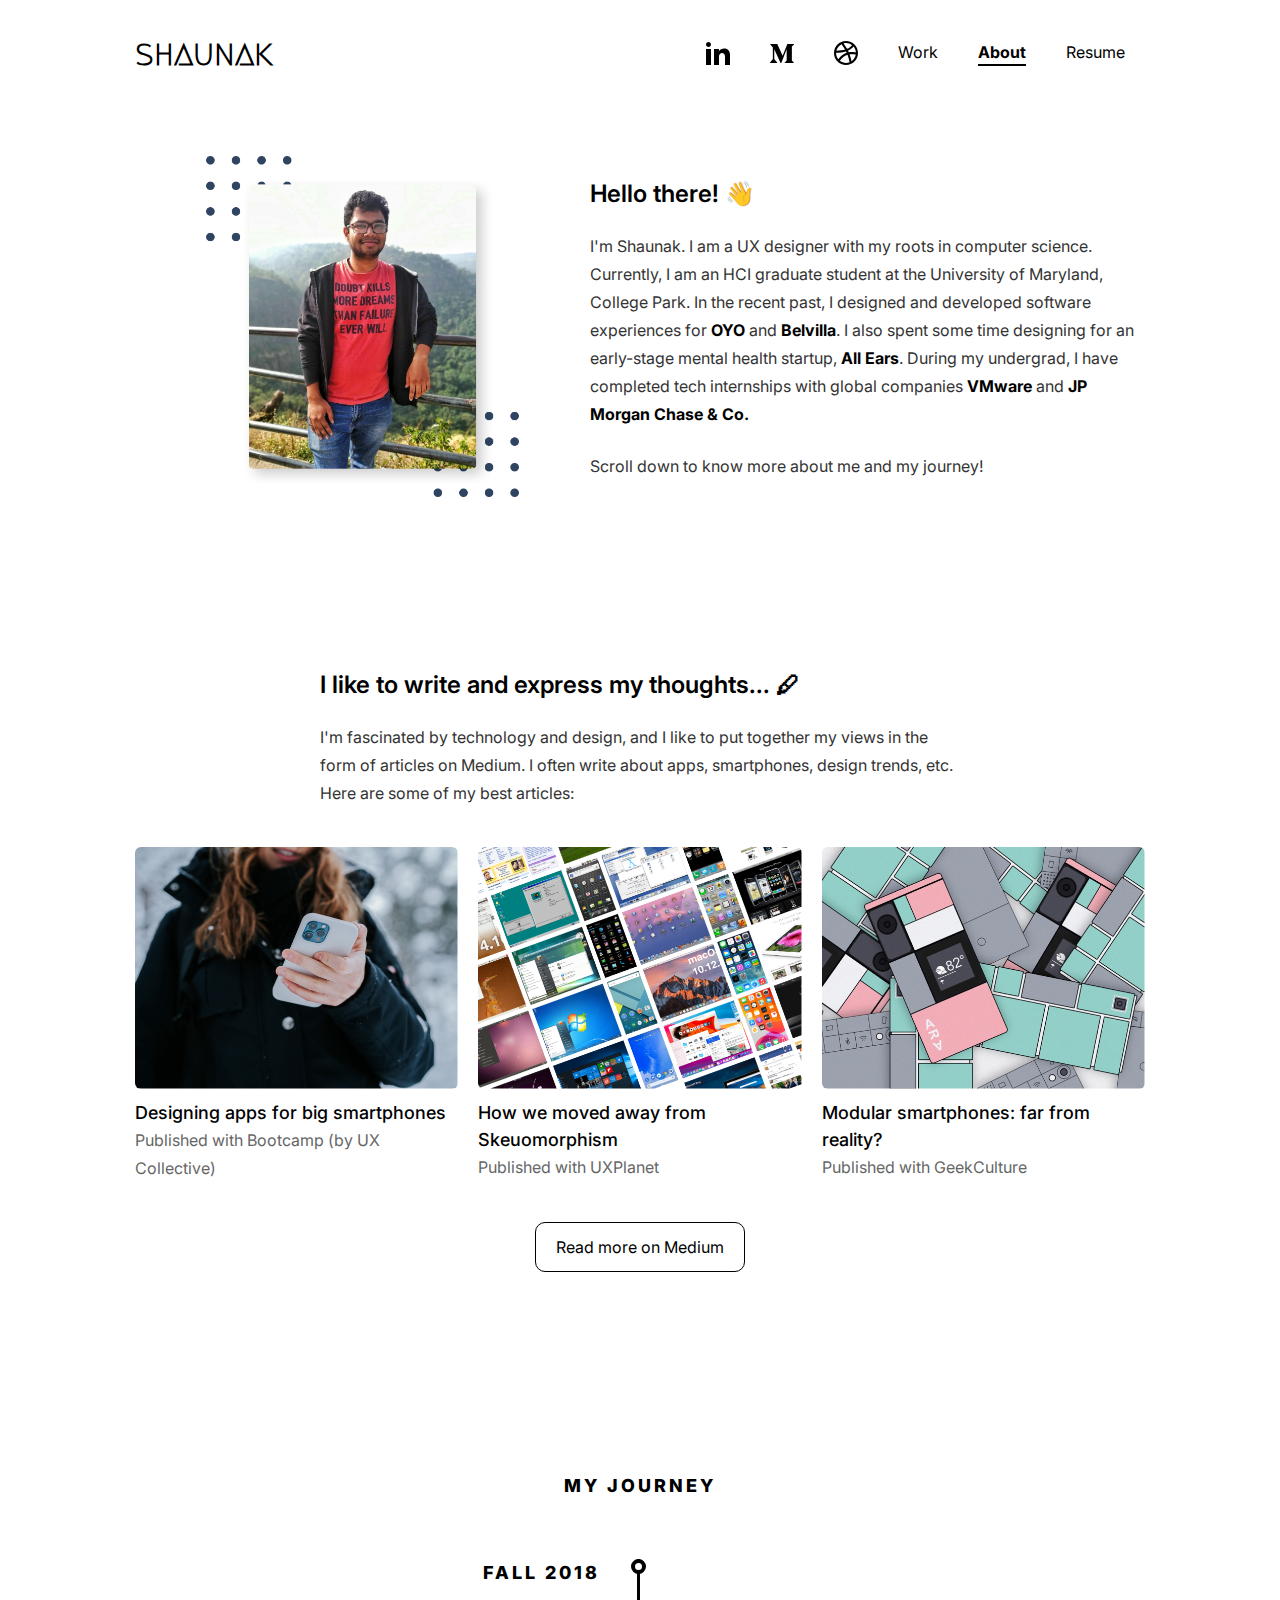
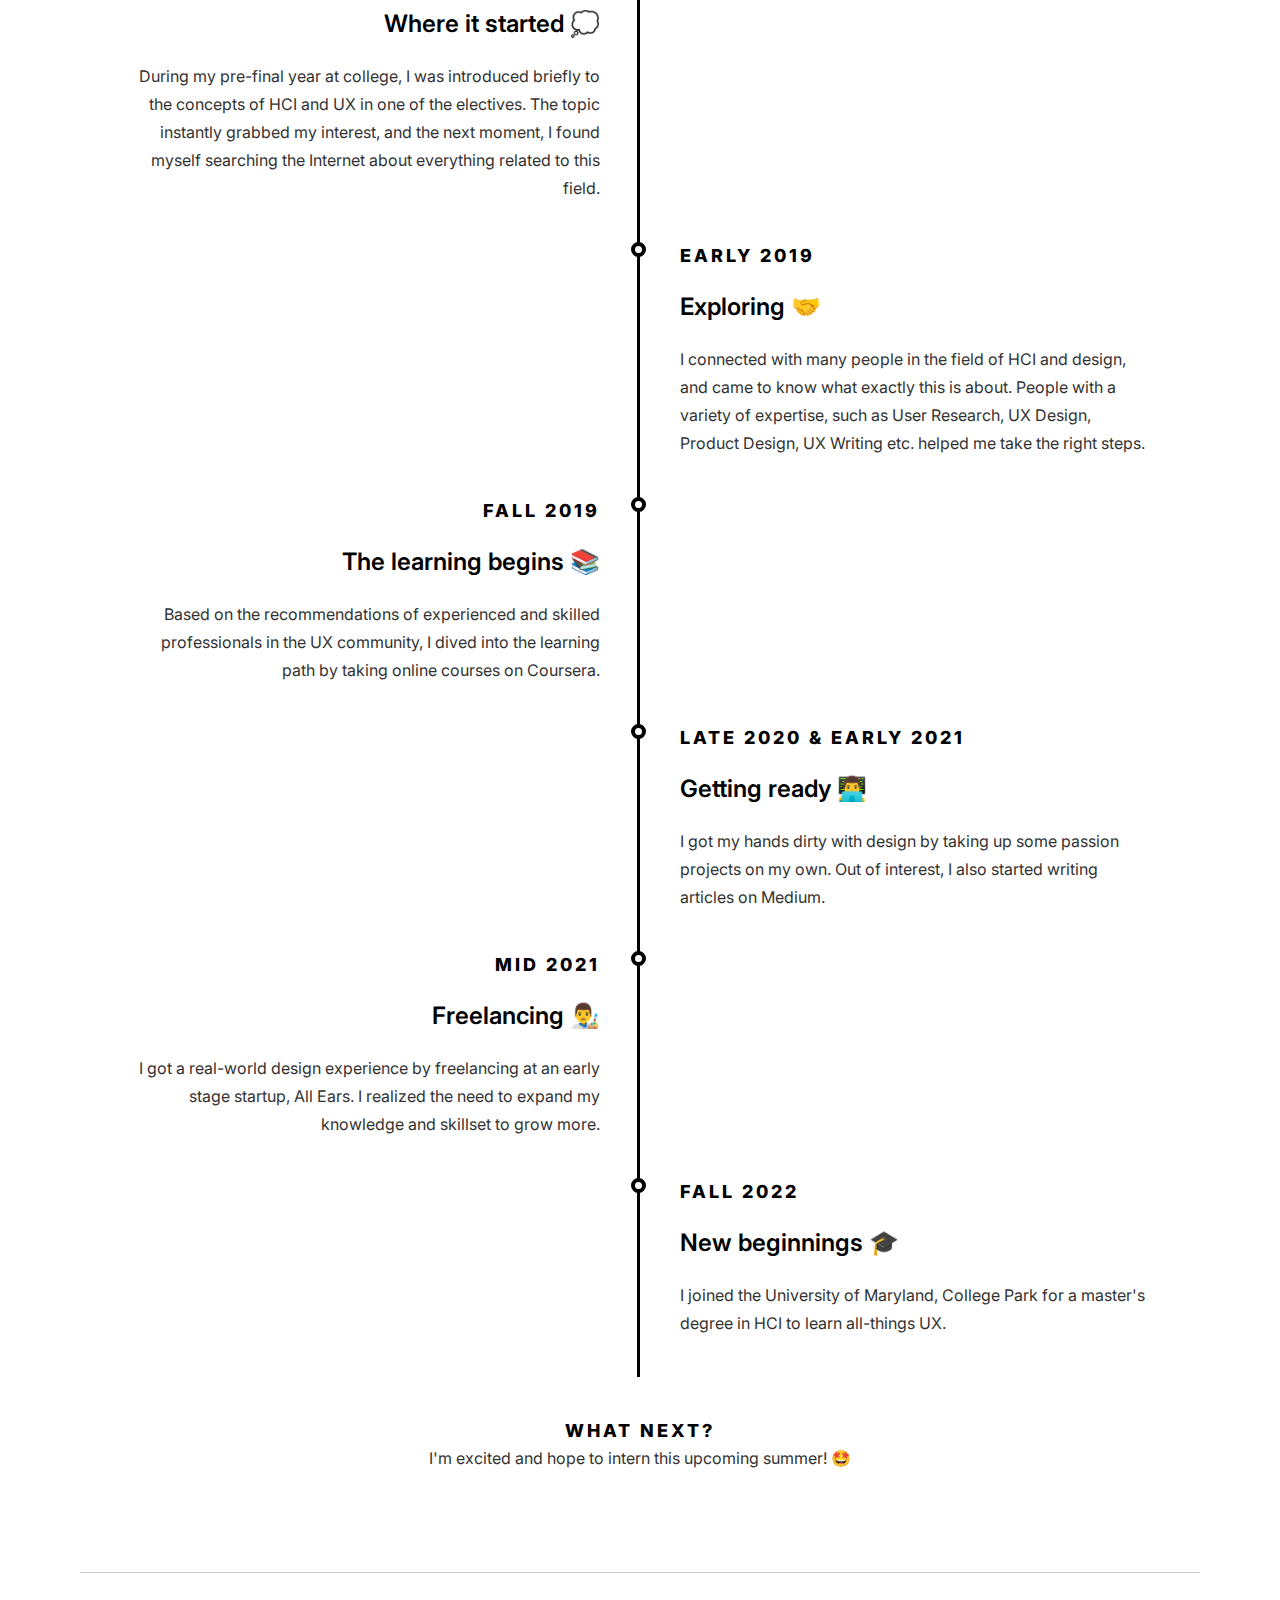
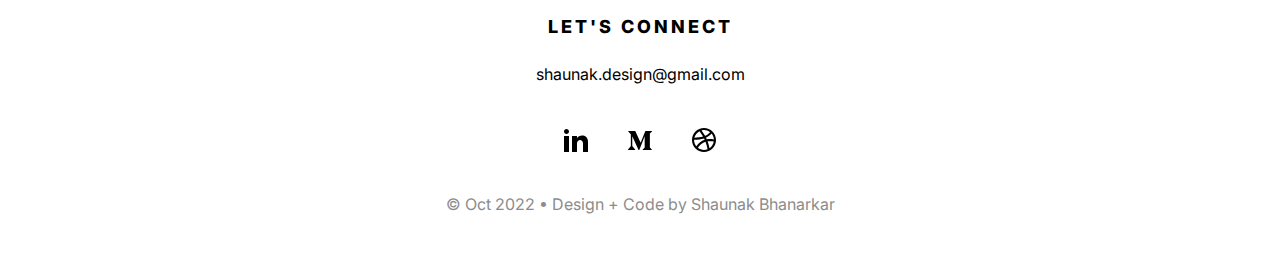
==== commit 479ccf86: "copyright update" ====
--- a/about.html
+++ b/about.html
@@ -187,7 +187,7 @@
                     <img src="images/dribbble-icon.svg">
                 </a>
             </div>
-            <div class="copyright-statement">© Design + Code by Shaunak Bhanarkar</div>
+            <div class="copyright-statement">© Oct 2022 • Design + Code by Shaunak Bhanarkar</div>
         </div>
     </section>
 
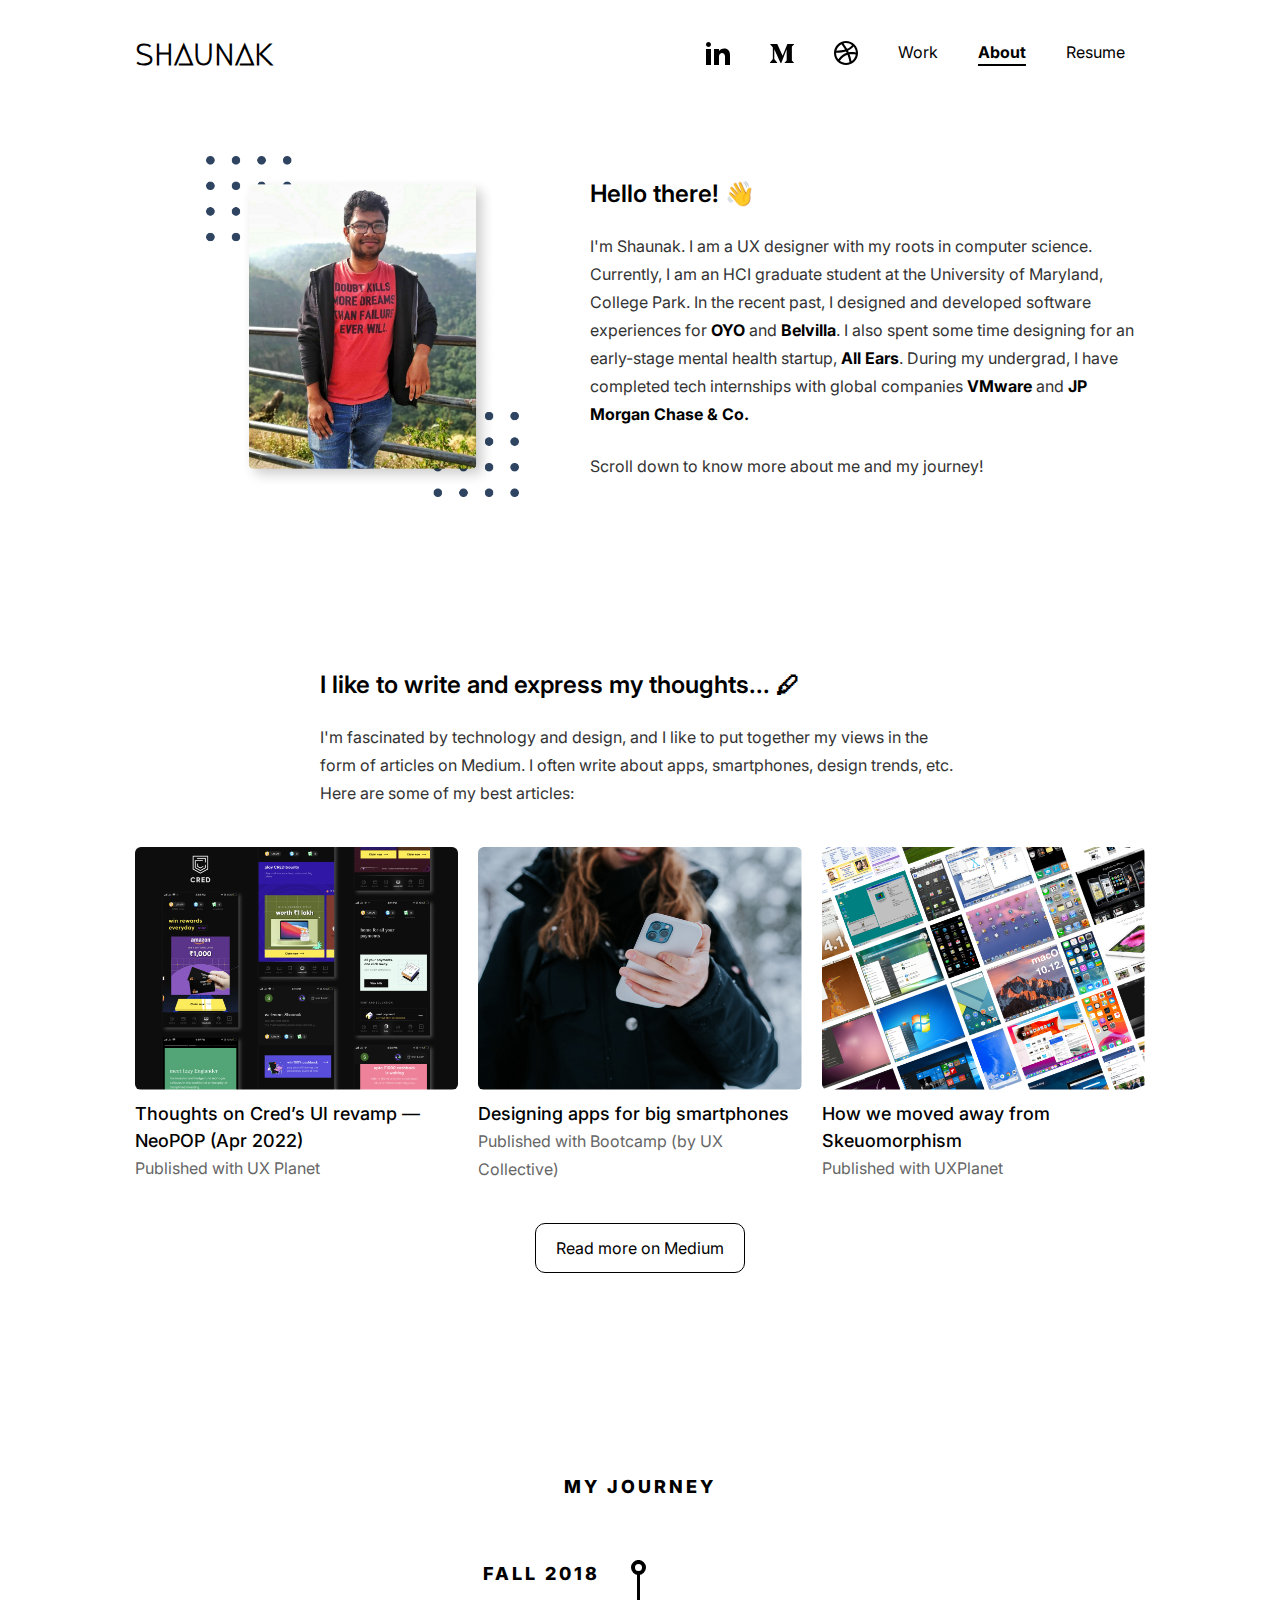
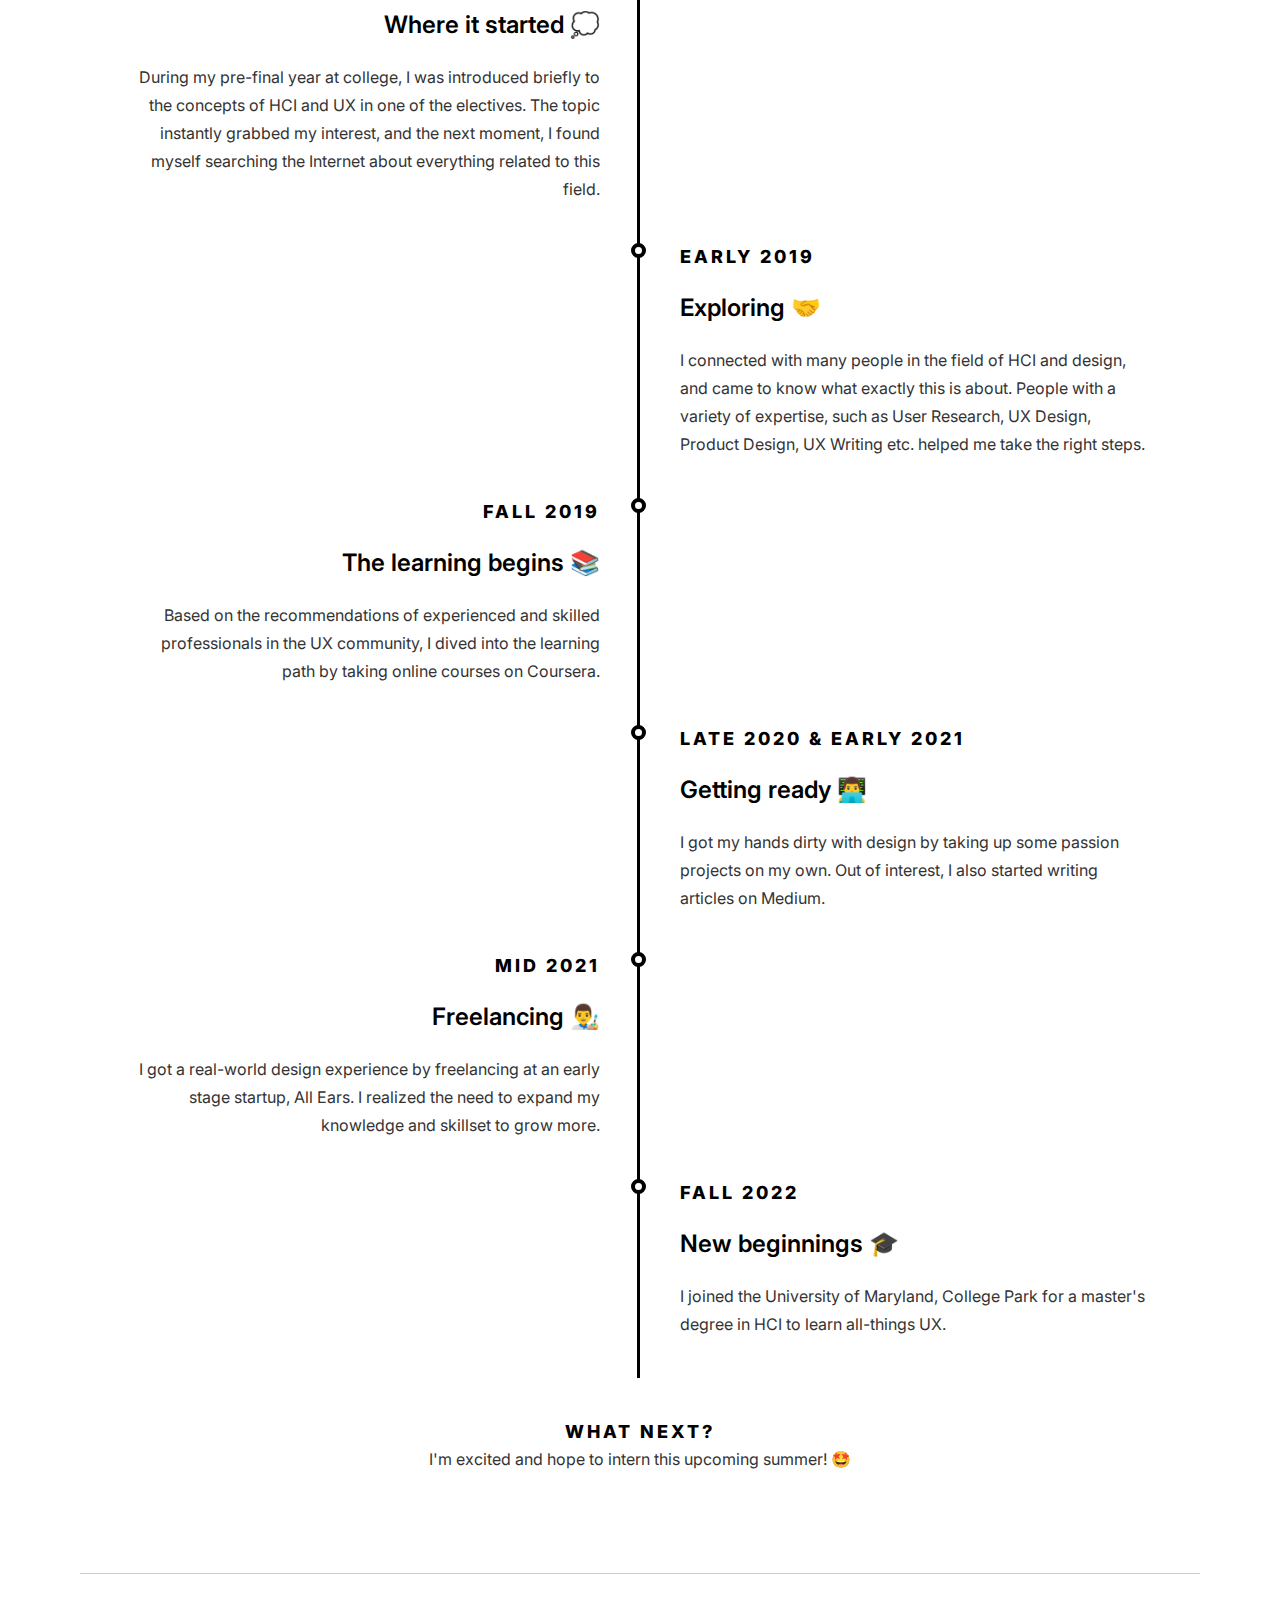
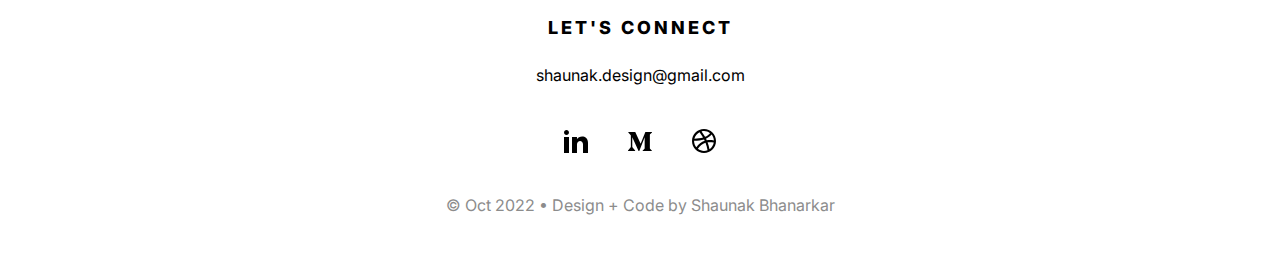
==== commit 951c08a2: "medium articles on about page" ====
--- a/about.html
+++ b/about.html
@@ -96,27 +96,28 @@
         </div>
         <div class="container">
             <div class="articles-container">
-                    <div class="article-display article-left">
+                <div class="article-display article-left">
+                    <a href="https://medium.com/ux-planet/thoughts-on-creds-ui-revamp-apr-2022-6d2b4dcfcfc6" target="_blank">
+                        <img src="images/cred-640.jpg" class="food-image">
+                        <div class="article-title">Thoughts on Cred’s UI revamp — NeoPOP (Apr 2022)</div>
+                        <div class="content-section-text" style="color: var(--grey-40)">Published with UX Planet</div>
+                    </a>
+                </div>
+                    <div class="article-display">
                         <a href="https://bootcamp.uxdesign.cc/designing-apps-for-big-smartphones-2bc101243954" target="_blank">
                         <img src="images/designing-apps-for-big-smartphones-640.jpg" class="food-image">
                         <div class="article-title">Designing apps for big smartphones</div>
                         <div class="content-section-text" style="color: var(--grey-40)">Published with Bootcamp (by UX Collective)</div>
                         </a>
                     </div>
-                    <div class="article-display">
+                    <div class="article-display article-right">
                         <a href="https://uxplanet.org/how-we-moved-away-from-skeuomorphism-34ff223f5318" target="_blank">
                         <img src="images/how-we-moved-away-from-skeumorphism-640.jpg" class="food-image">
                         <div class="article-title">How we moved away from Skeuomorphism</div>
                         <div class="content-section-text" style="color: var(--grey-40)">Published with UXPlanet</div>
                         </a>
                     </div>
-                    <div class="article-display article-right">
-                        <a href="https://medium.com/geekculture/modular-smartphones-far-from-reality-2f8b5dd4263f" target="_blank">
-                        <img src="images/modular-smartphones-640.jpg" class="food-image">
-                        <div class="article-title">Modular smartphones: far from reality?</div>
-                        <div class="content-section-text" style="color: var(--grey-40)">Published with GeekCulture</div>
-                        </a>
-                    </div>
+
             </div>
             <div class="read-more-container">
                 <a href="https://medium.com/@shaunakbhanarkar" target="_blank" class="read-more-button">Read more on Medium</a>
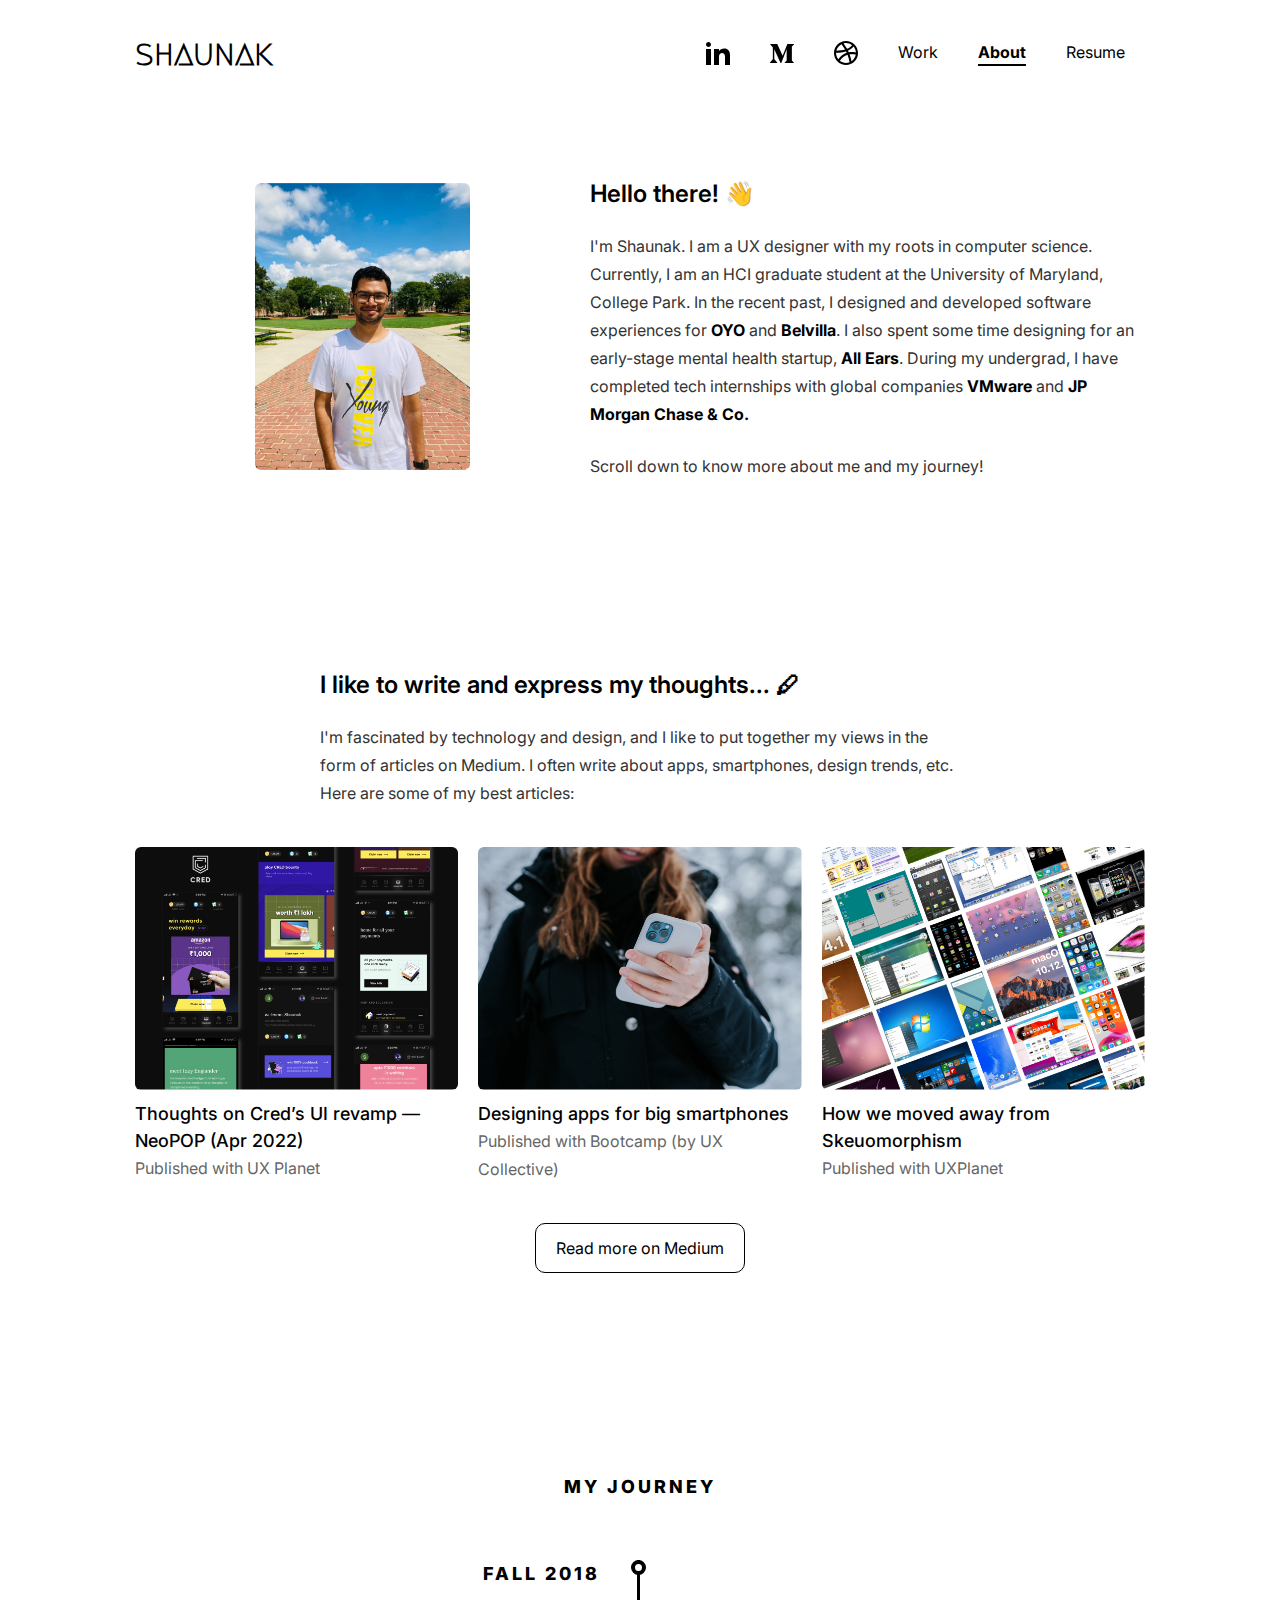
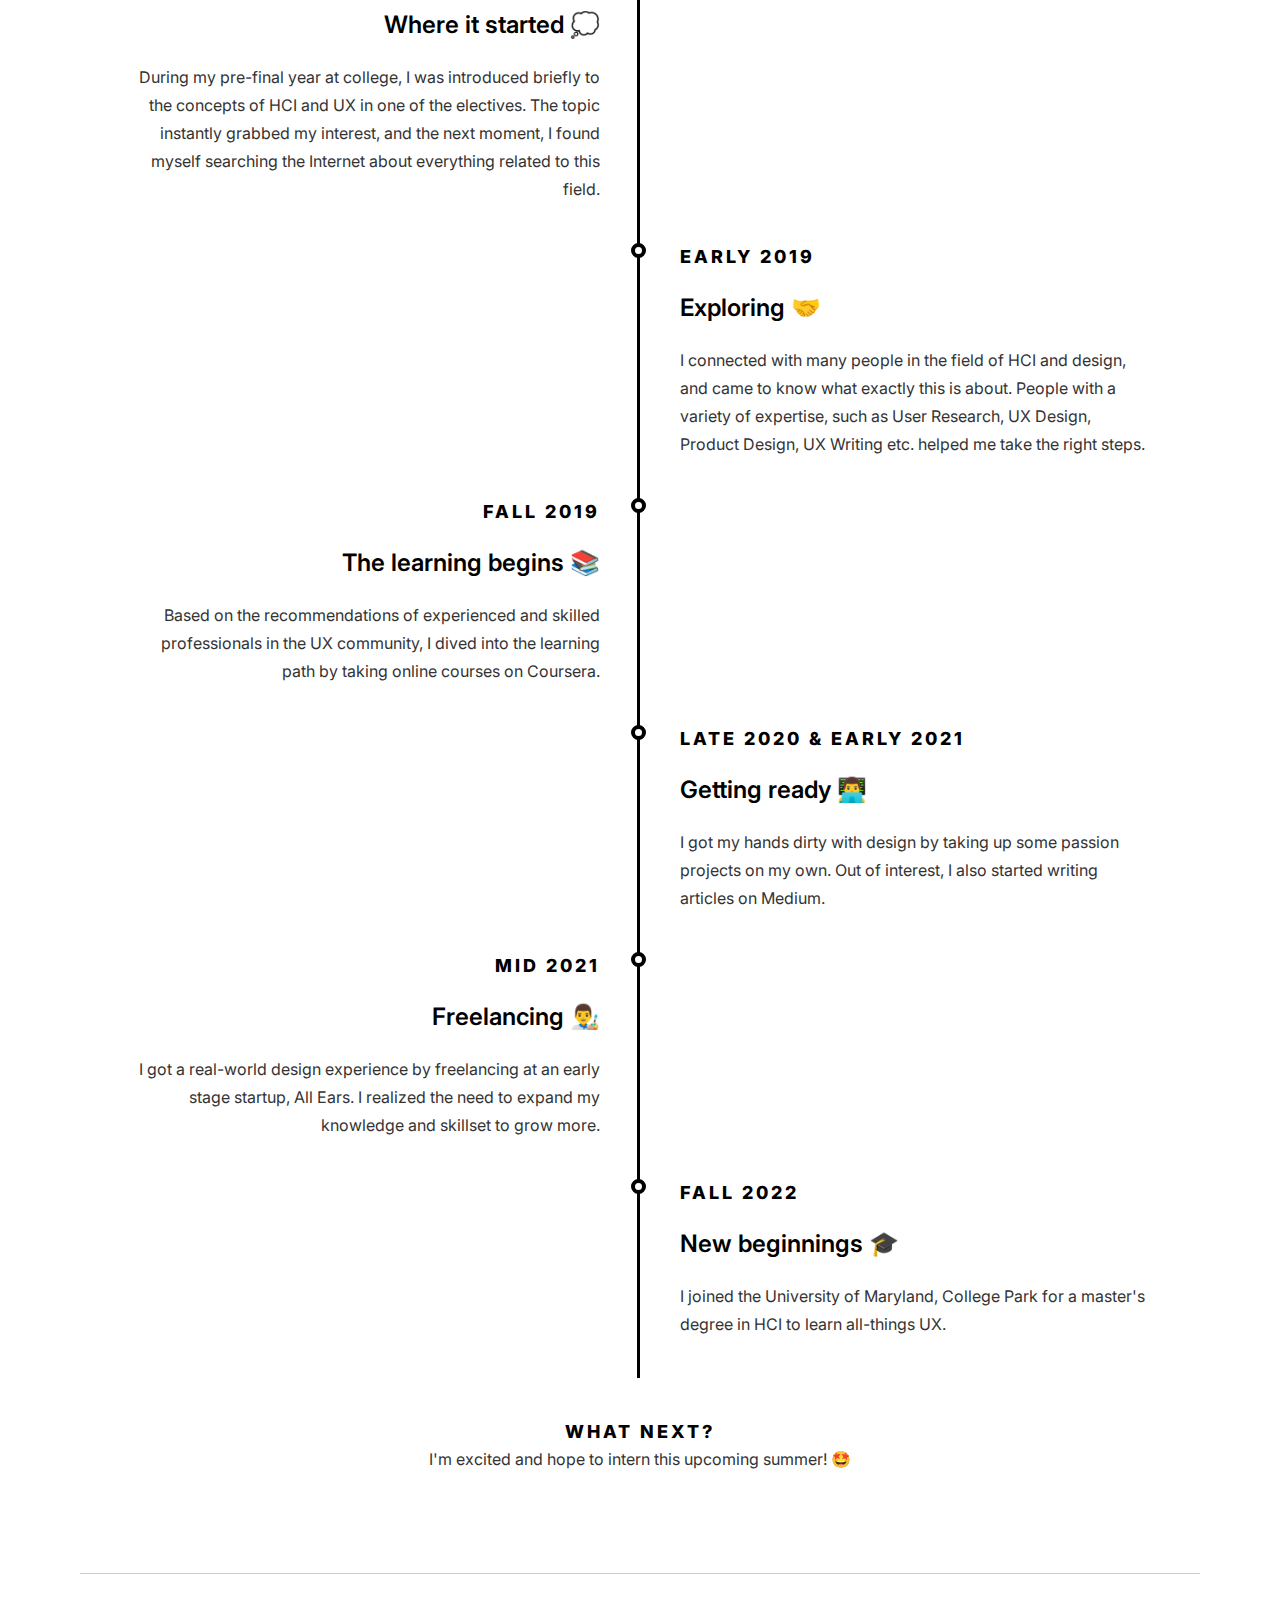
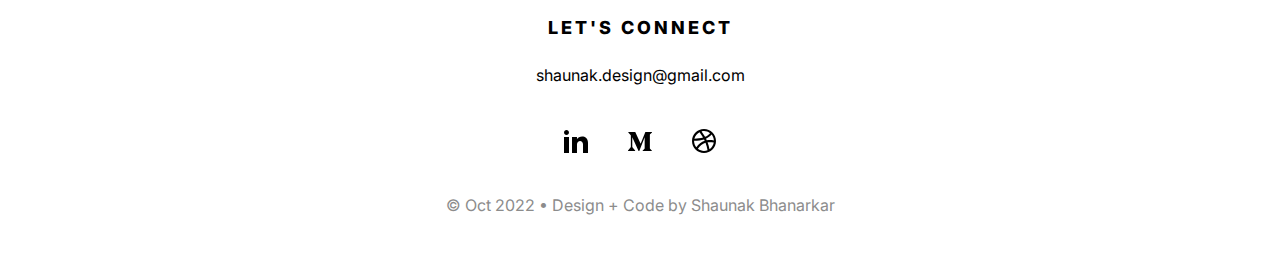
==== commit 6e77c1af: "about me image change" ====
--- a/about.html
+++ b/about.html
@@ -66,13 +66,13 @@
 
     <section class="about-hero-section">
         <div class="container about-config">
-            <img src="images/about-me-image-1600.png"
+            <img src="images/about-me-1600.png"
                  srcset="
-                             images/about-me-image-640.png 640w,
-                             images/about-me-image-800.png 800w,
-                             images/about-me-image-1200.png 1200w,
-                             images/about-me-image-1600.png 1600w,
-                             images/about-me-image-2400.png 2400w"
+                             images/about-me-640.png 640w,
+                             images/about-me-800.png 800w,
+                             images/about-me-1200.png 1200w,
+                             images/about-me-1600.png 1600w,
+                             images/about-me-2400.png 2400w"
                  sizes="100vw"
                  class="about-hero-image" >
             <div>
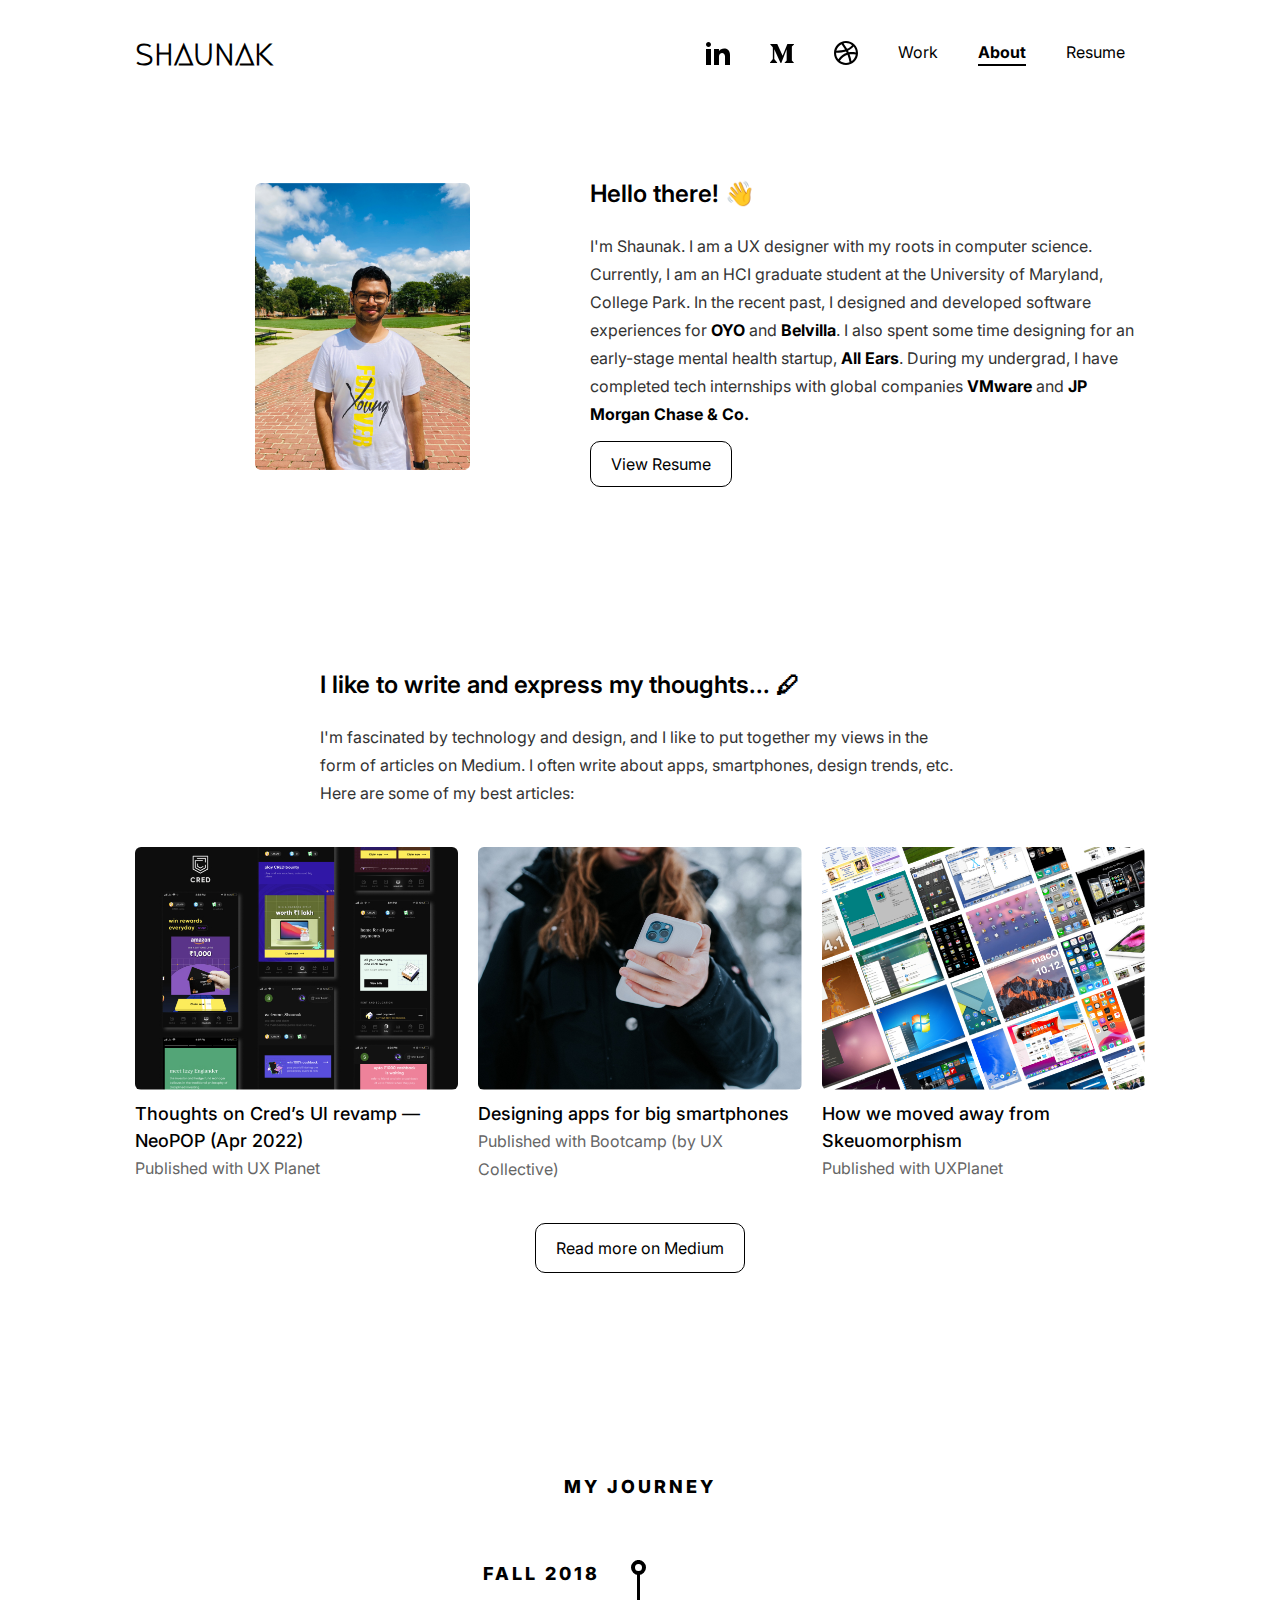
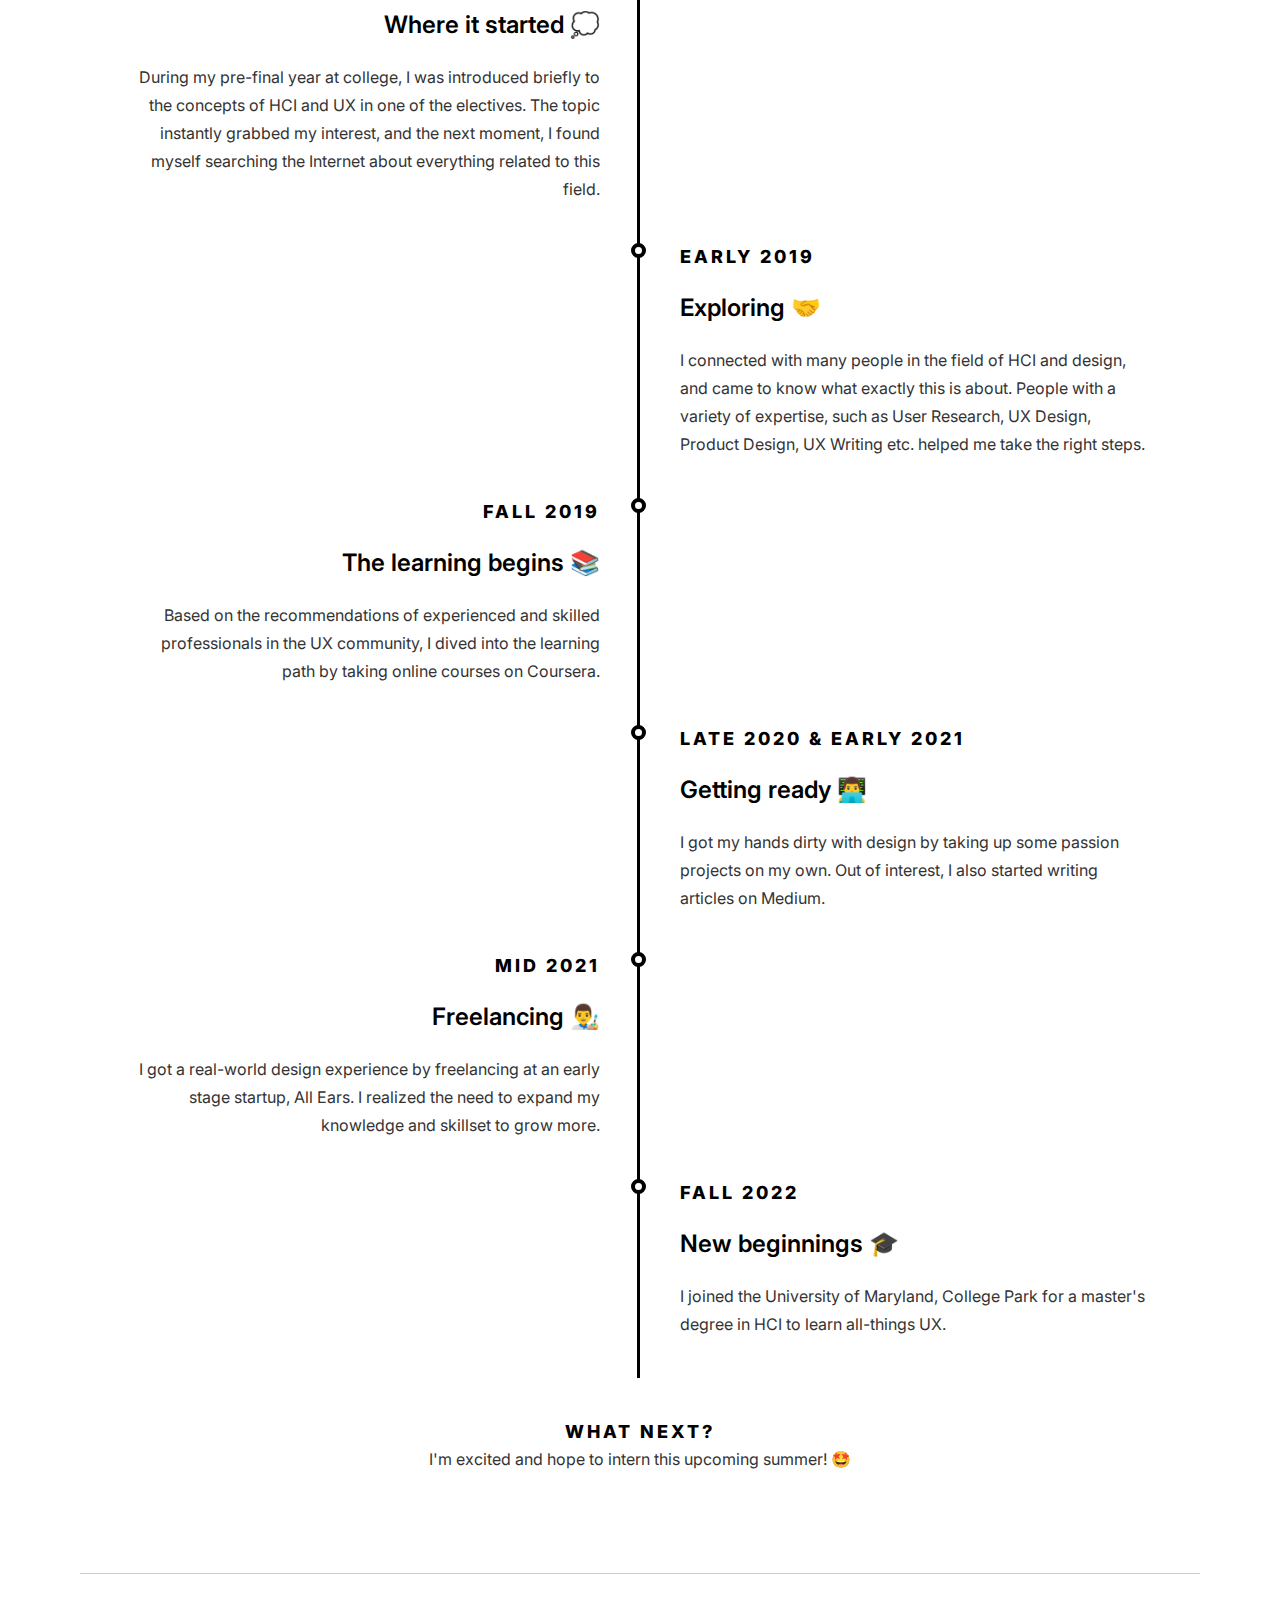
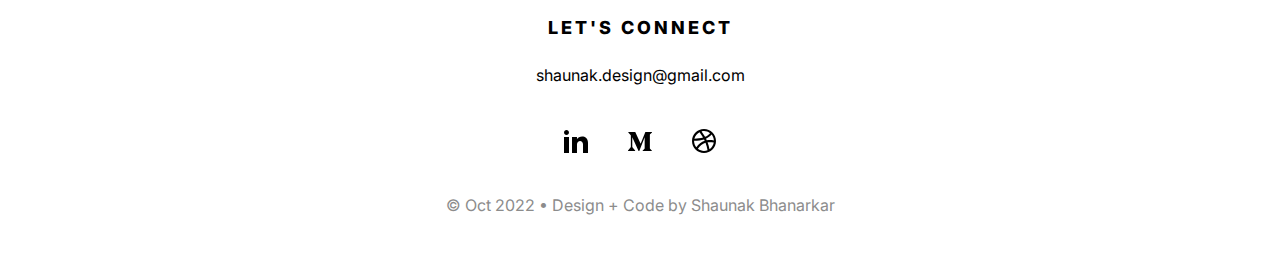
==== commit a710472e: "shift resume to about page" ====
--- a/about.html
+++ b/about.html
@@ -83,7 +83,9 @@
                     I also spent some time designing for an early-stage mental health startup, <a href="https://allears.space/" target="_blank"><b>All Ears</b></a>.
                     During my undergrad, I have completed tech internships with global companies <a href="https://www.vmware.com/" target="_blank" ><b>VMware</b></a> and <a href="https://www.jpmorganchase.com/" target="_blank" ><b>JP Morgan Chase & Co.</b></a></div>
                 <br>
-                <div class="content-section-text">Scroll down to know more about me and my journey!</div>
+
+                <a href="resume_shaunak_bhanarkar.pdf" target="_blank" class="read-more-button">View Resume</a>
+                
             </div>
         </div>
     </section>
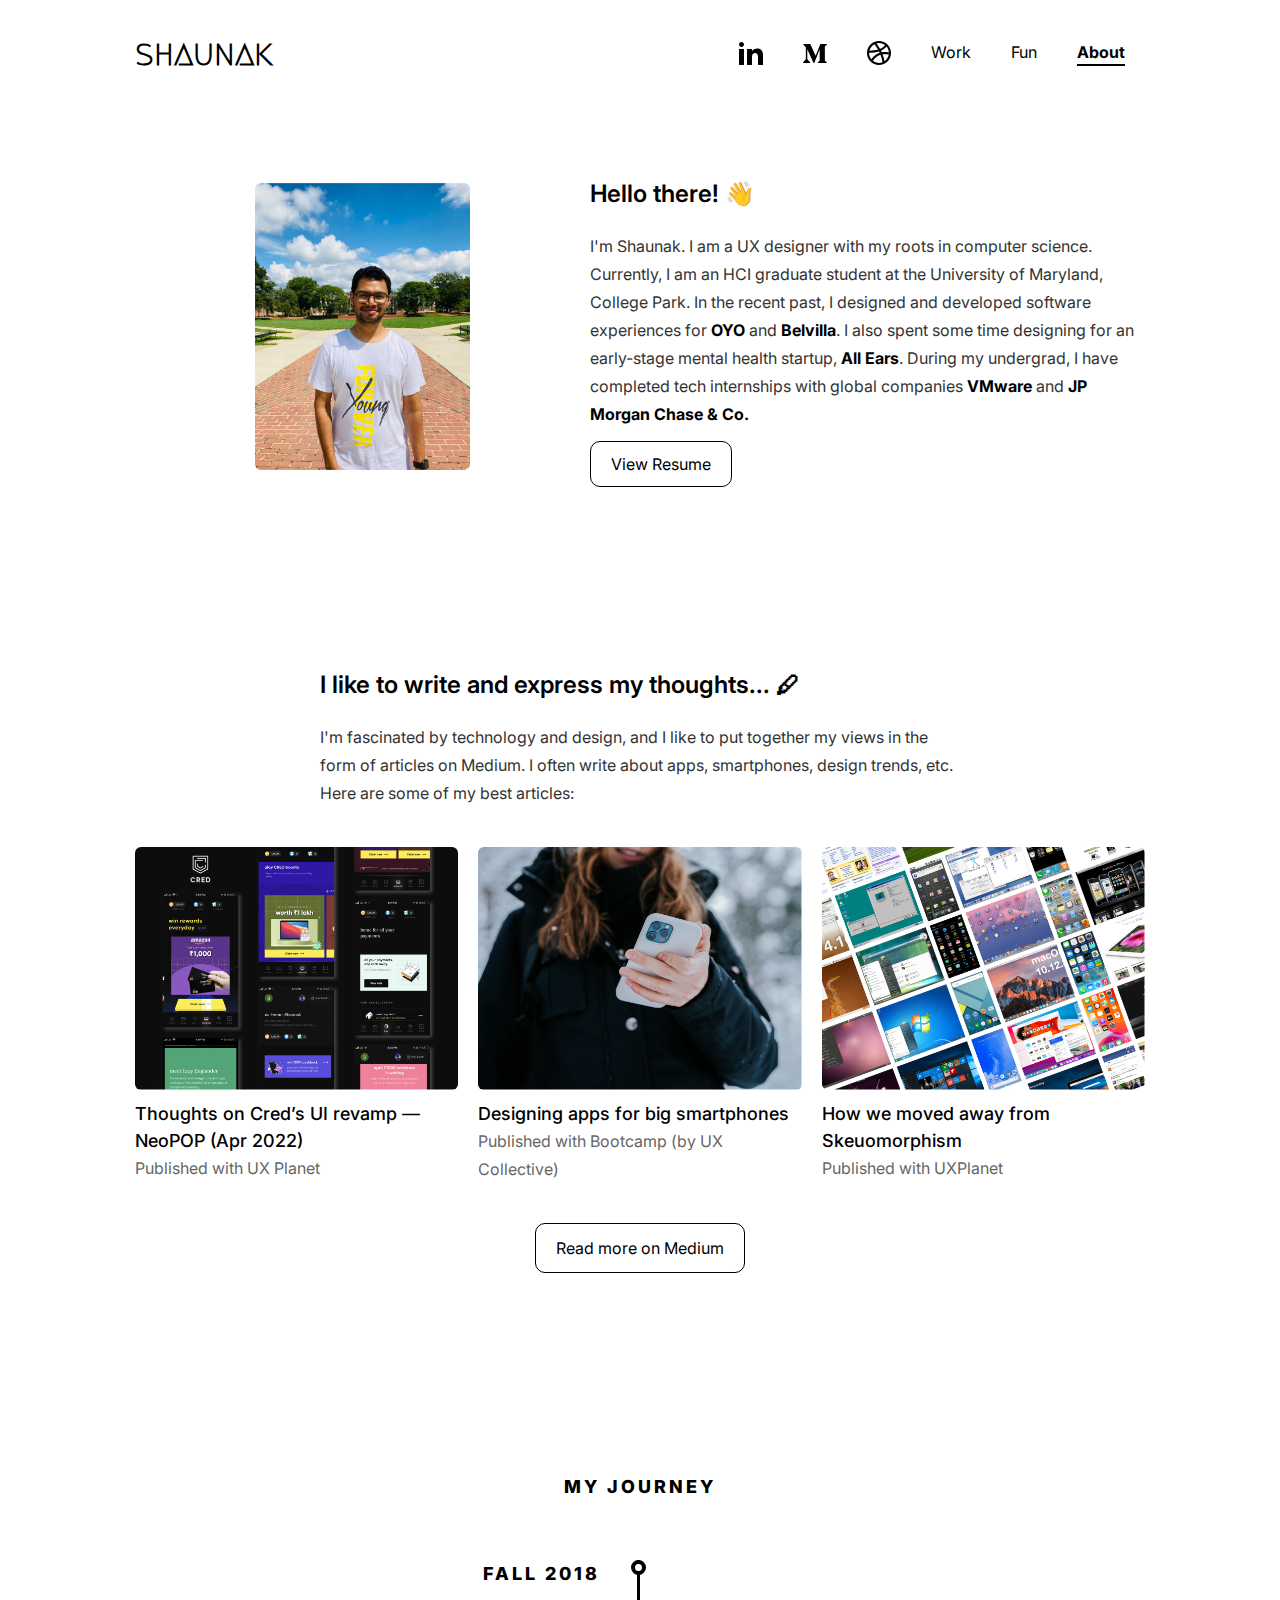
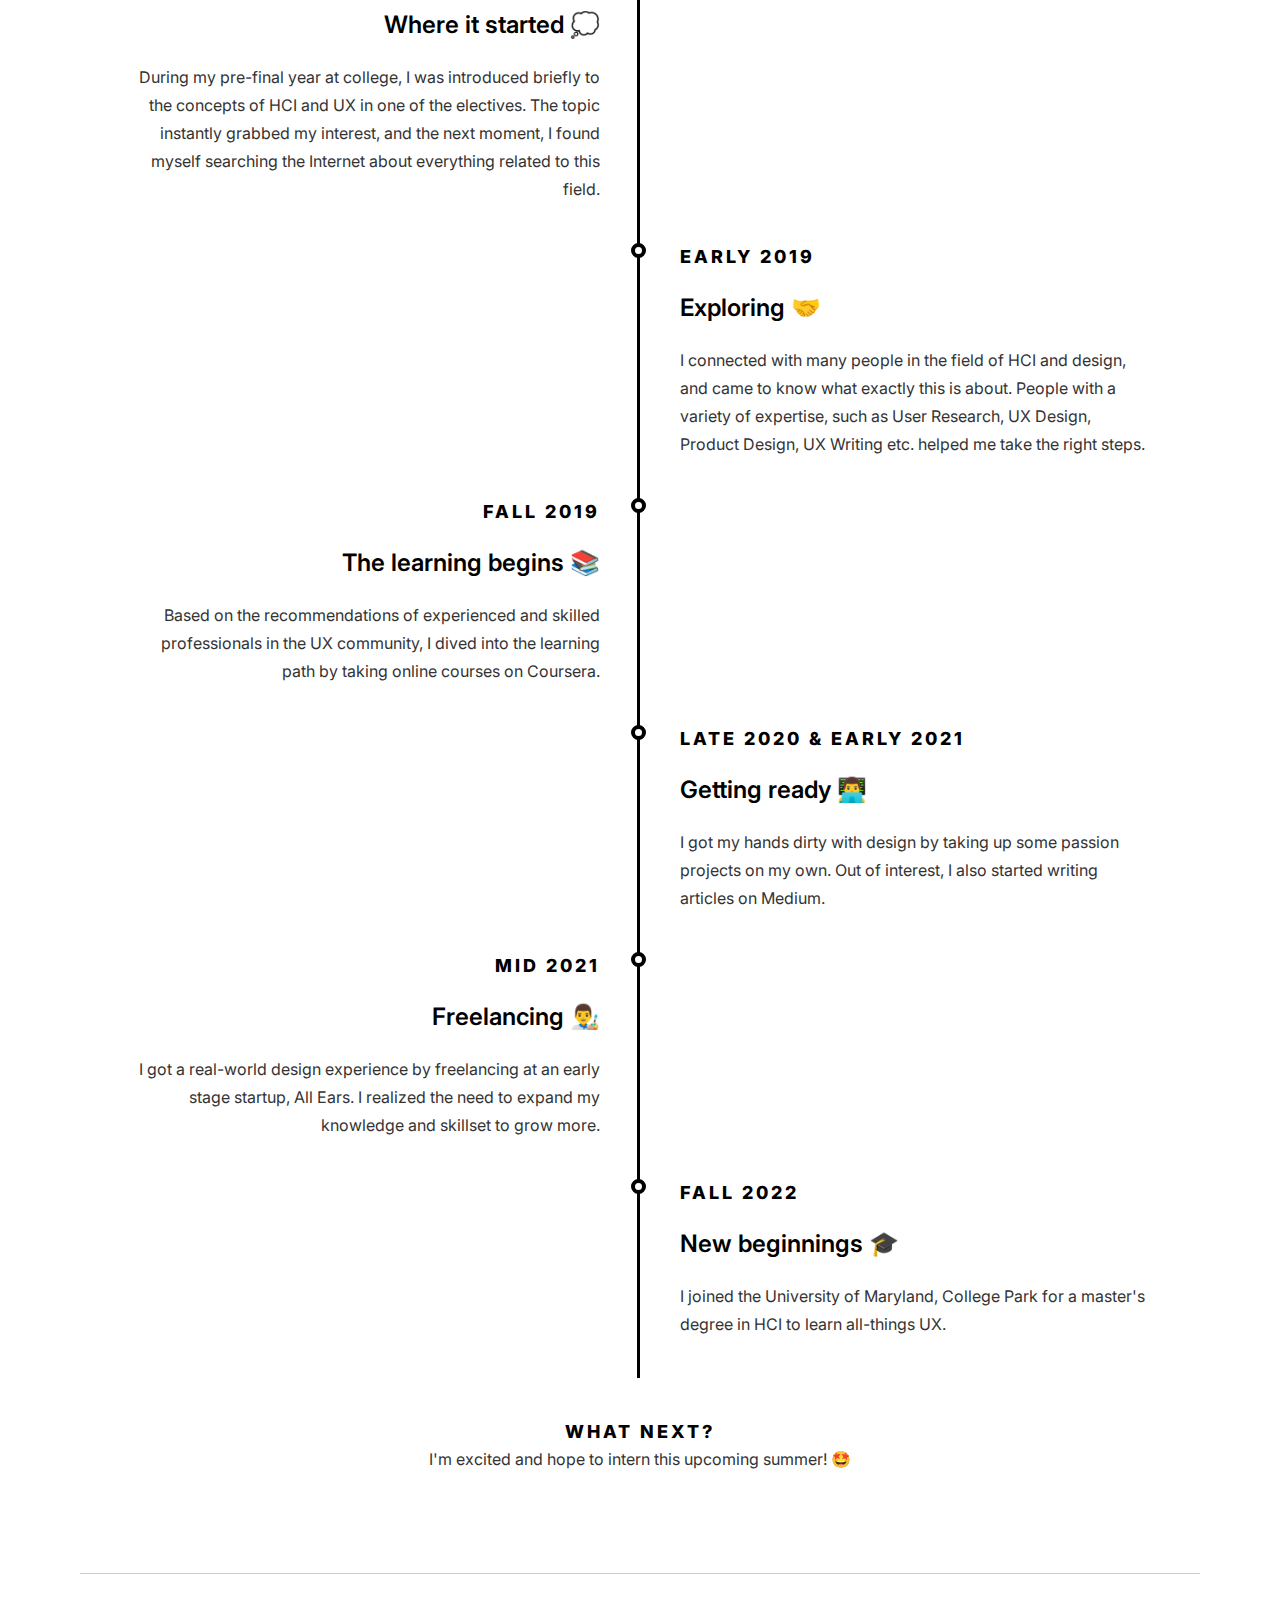
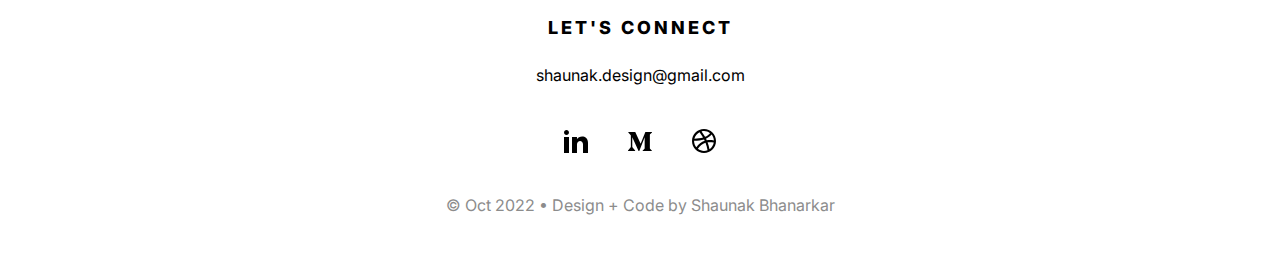
==== commit f38dbb00: "fun page header link on about page" ====
--- a/about.html
+++ b/about.html
@@ -55,8 +55,9 @@
                     </div>
                 <div class="navigation">
                     <a href="/"><div class="navigation-item">Work</div></a>
+                    <a href="/fun"><div class="navigation-item">Fun</div></a>
                     <a href="/about"><div class="navigation-item-selected">About</div></a>
-                    <a href="resume_shaunak_bhanarkar.pdf" target="_blank"><div class="navigation-item">Resume</div></a>
+
                 </div>
                 </div>
             </div>
@@ -85,7 +86,7 @@
                 <br>
 
                 <a href="resume_shaunak_bhanarkar.pdf" target="_blank" class="read-more-button">View Resume</a>
-                
+
             </div>
         </div>
     </section>
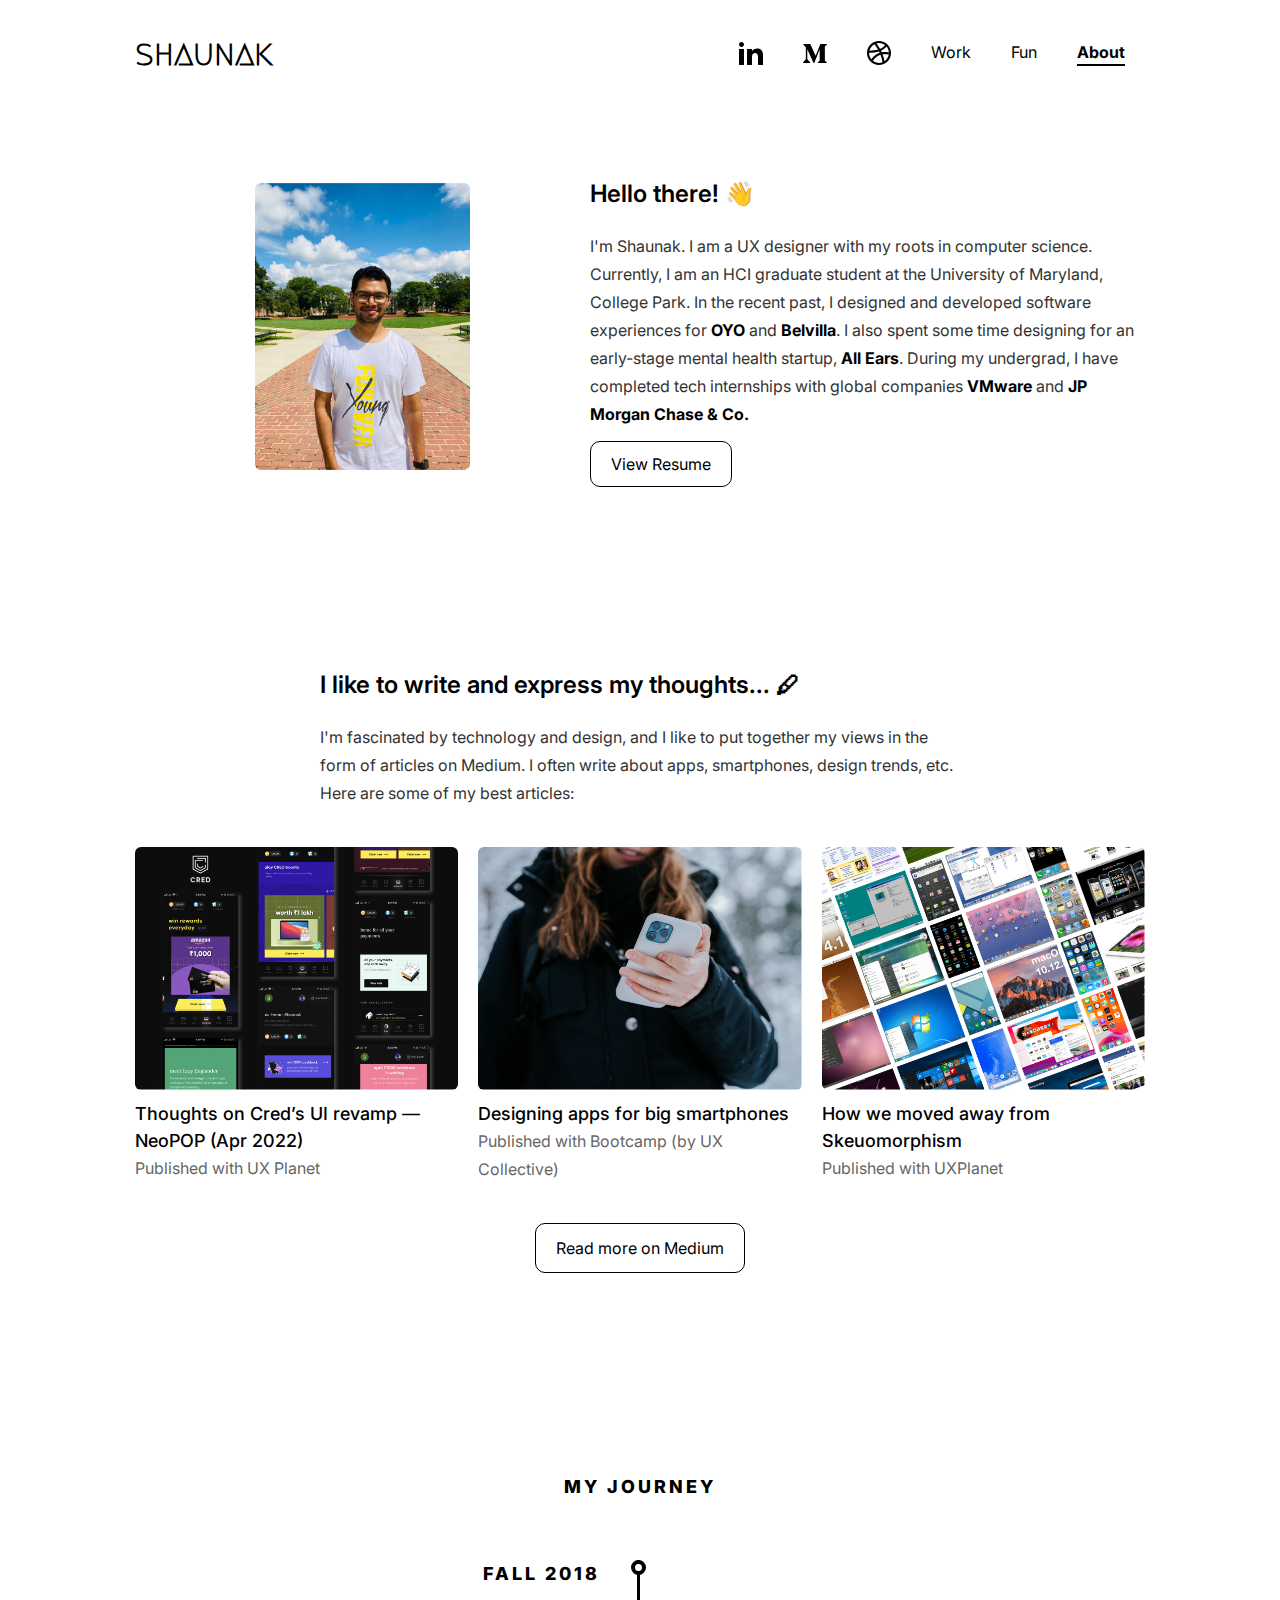
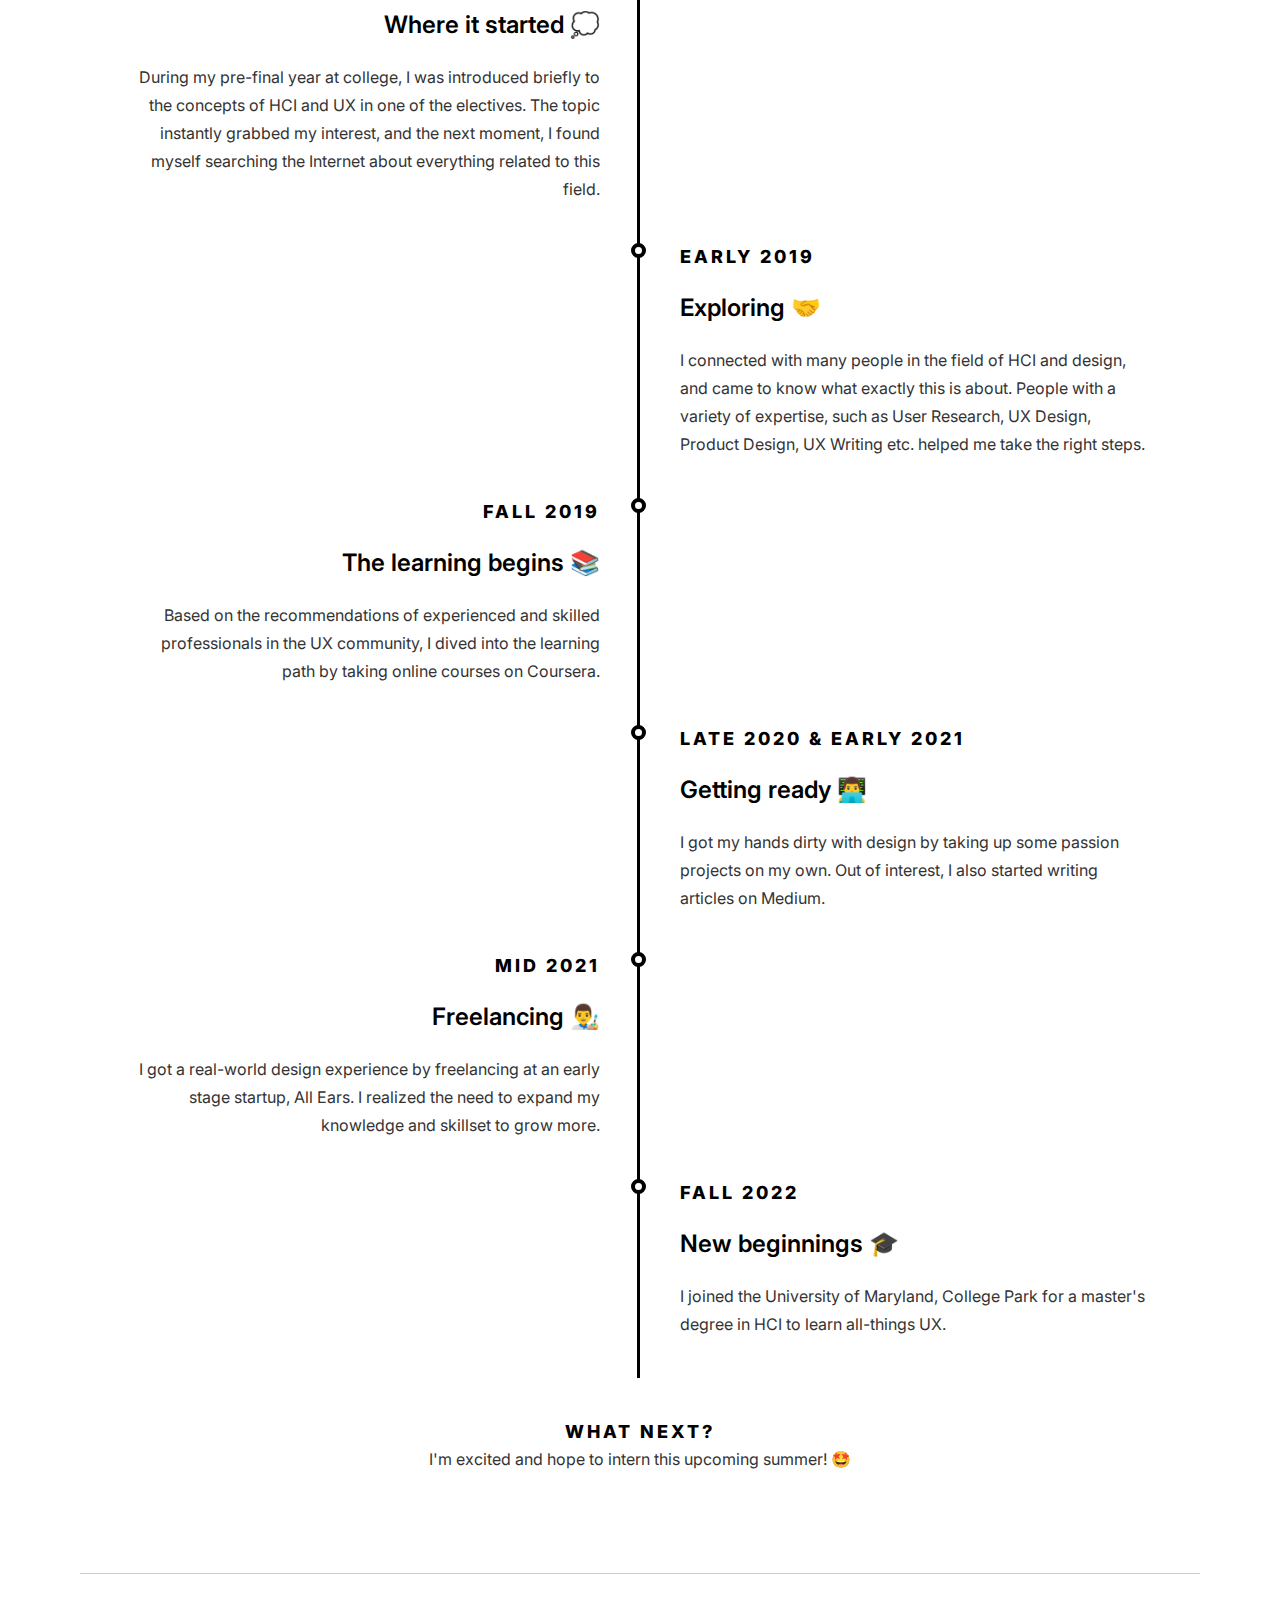
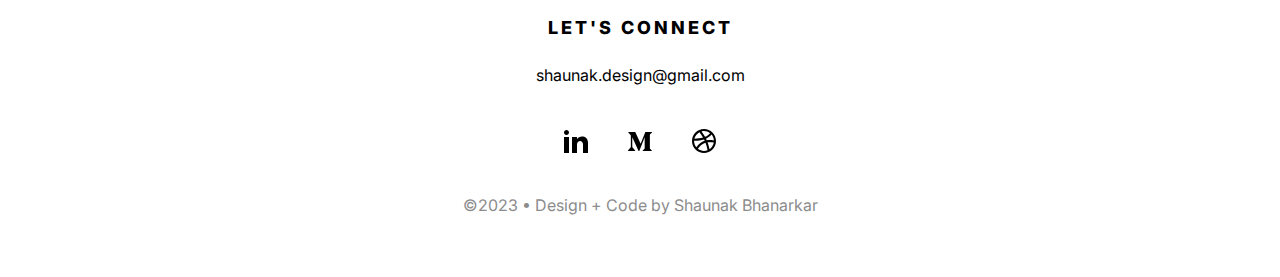
==== commit f3fc3ba3: "copyright statement update on all pages" ====
--- a/about.html
+++ b/about.html
@@ -191,7 +191,7 @@
                     <img src="images/dribbble-icon.svg">
                 </a>
             </div>
-            <div class="copyright-statement">© Oct 2022 • Design + Code by Shaunak Bhanarkar</div>
+            <div class="copyright-statement">©2023 • Design + Code by Shaunak Bhanarkar</div>
         </div>
     </section>
 
